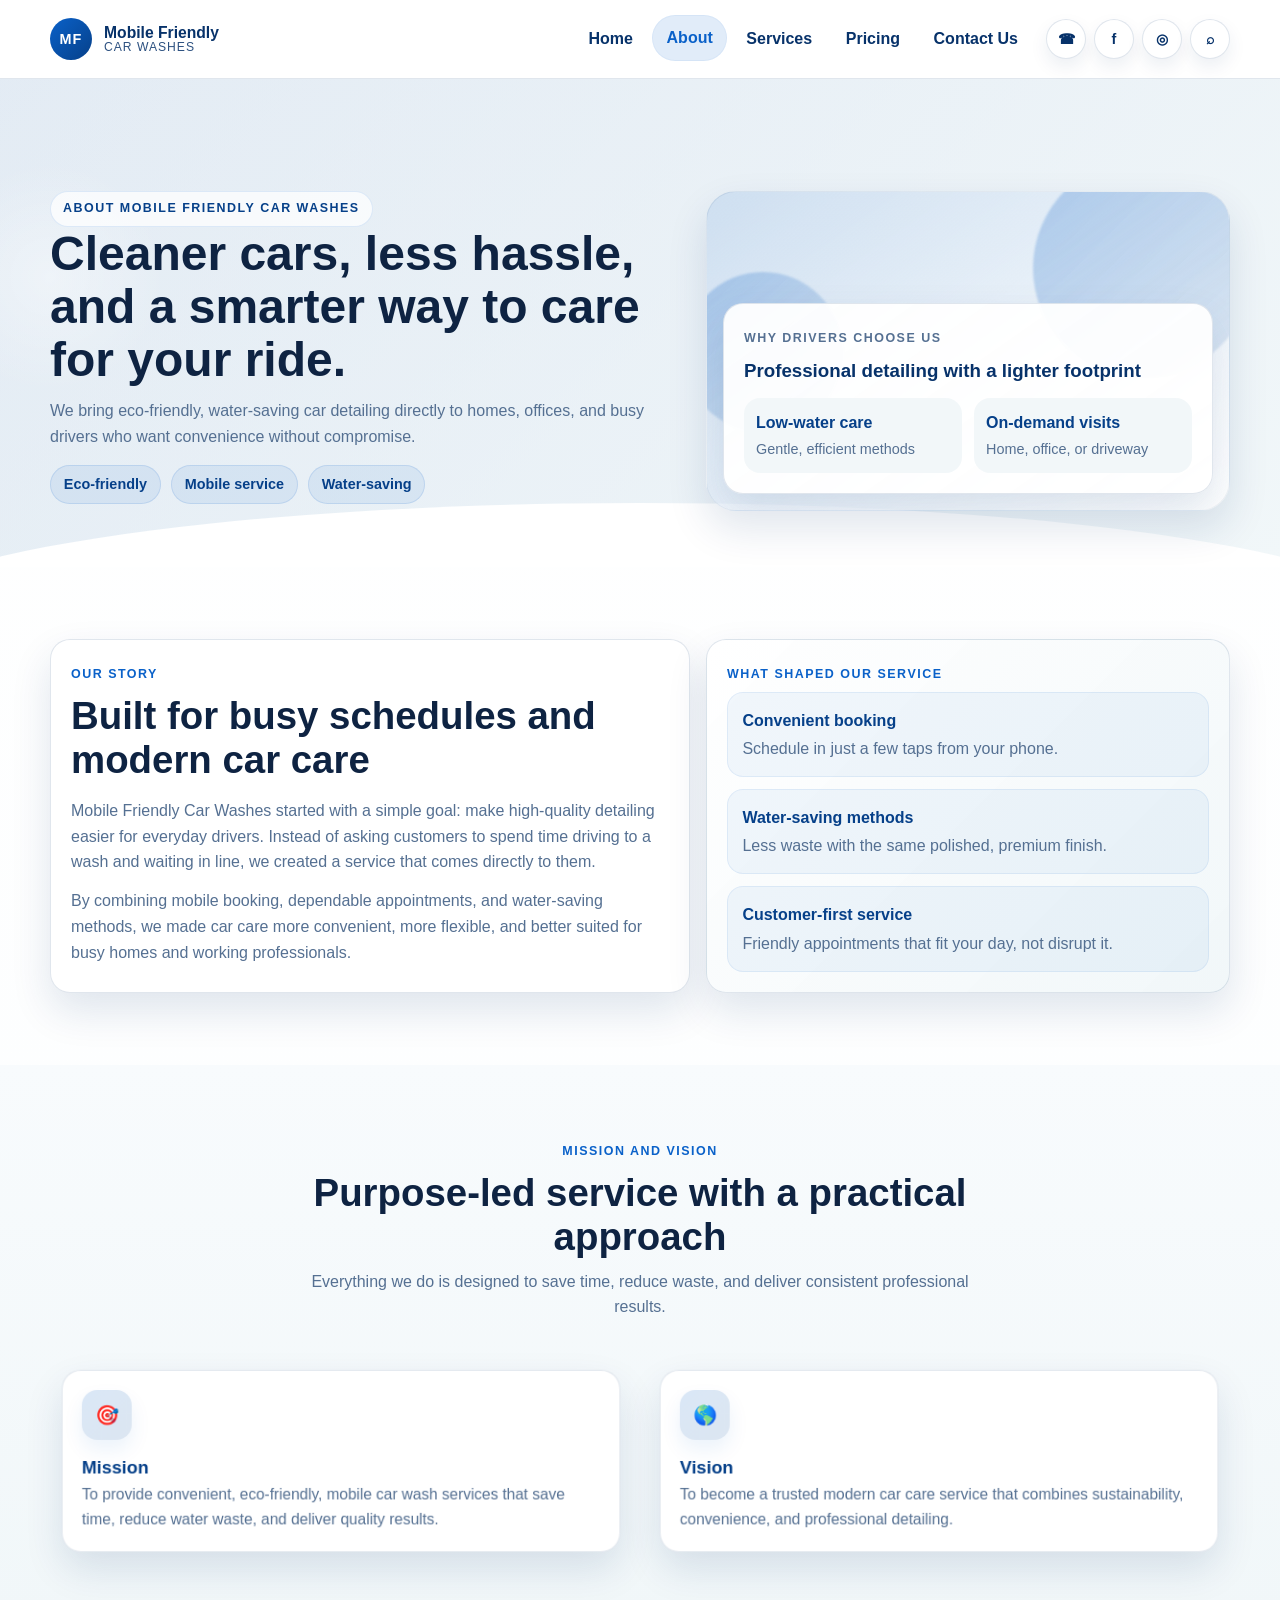
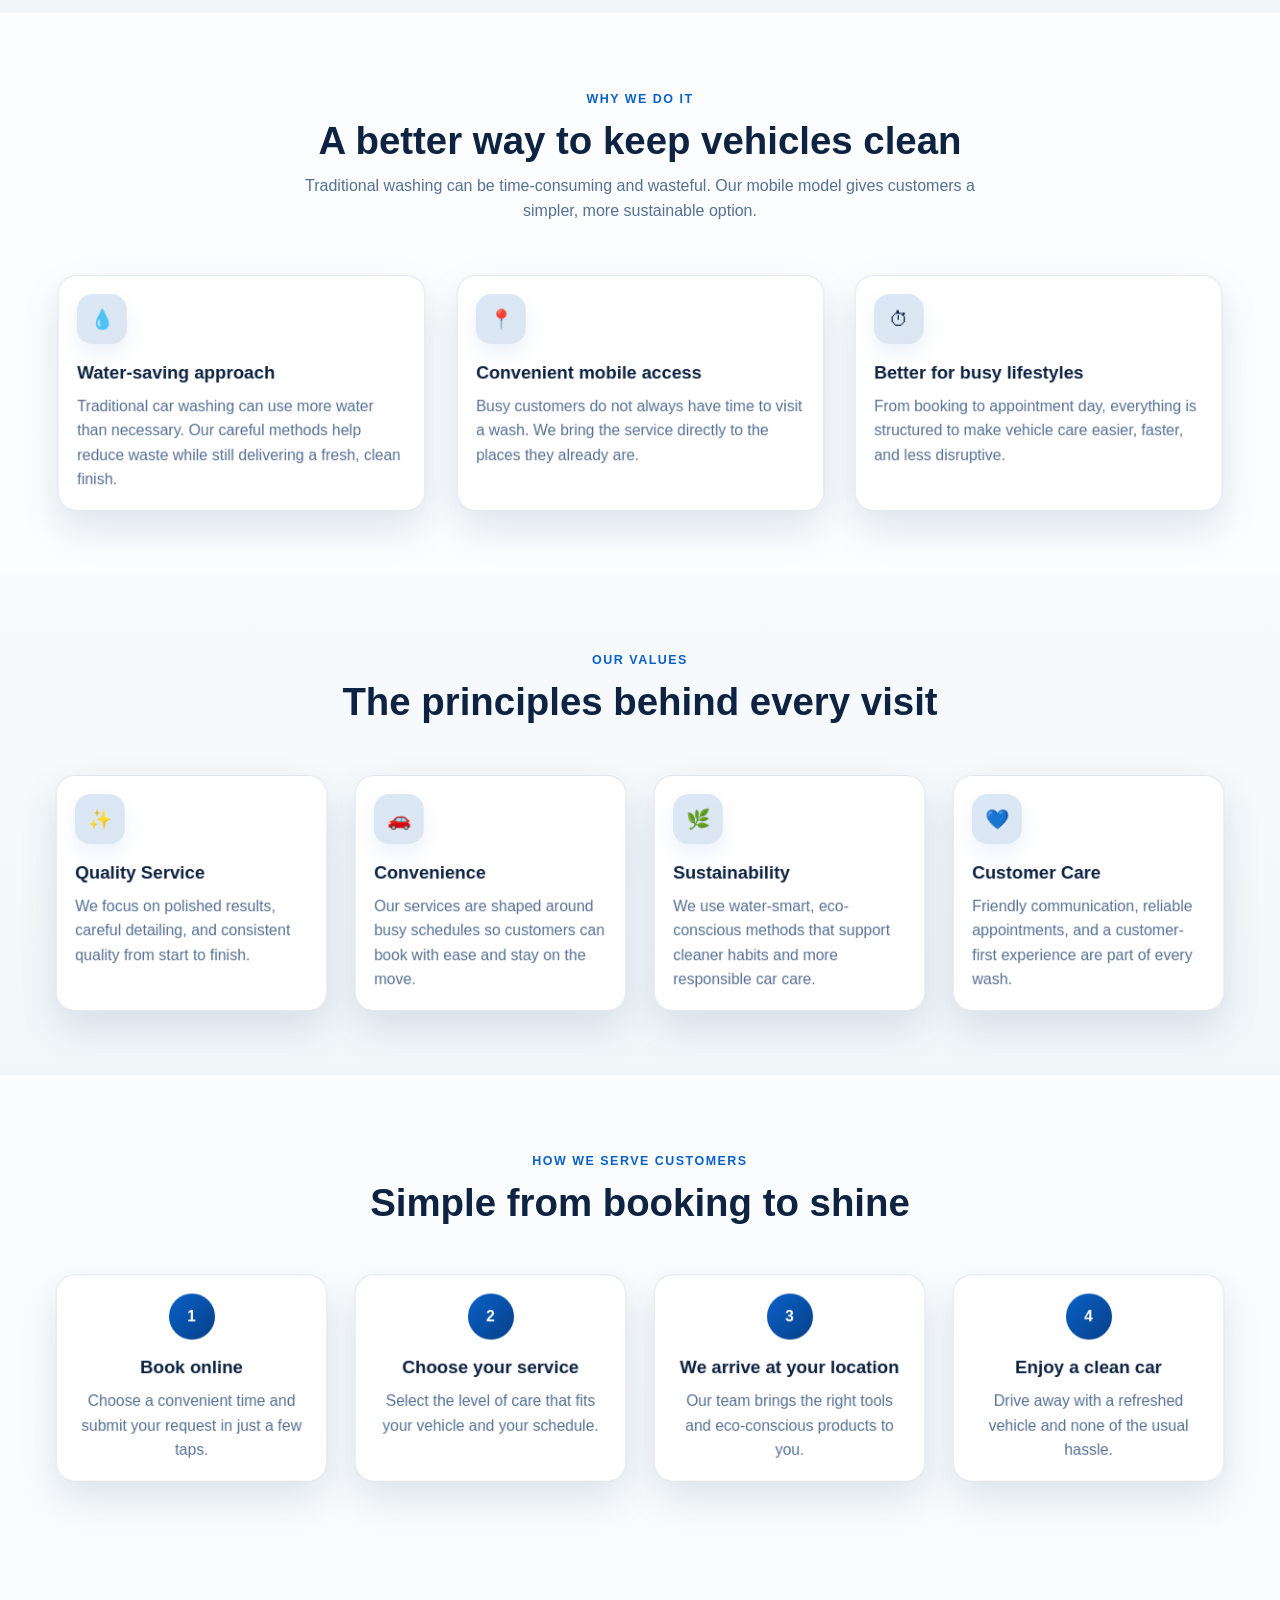
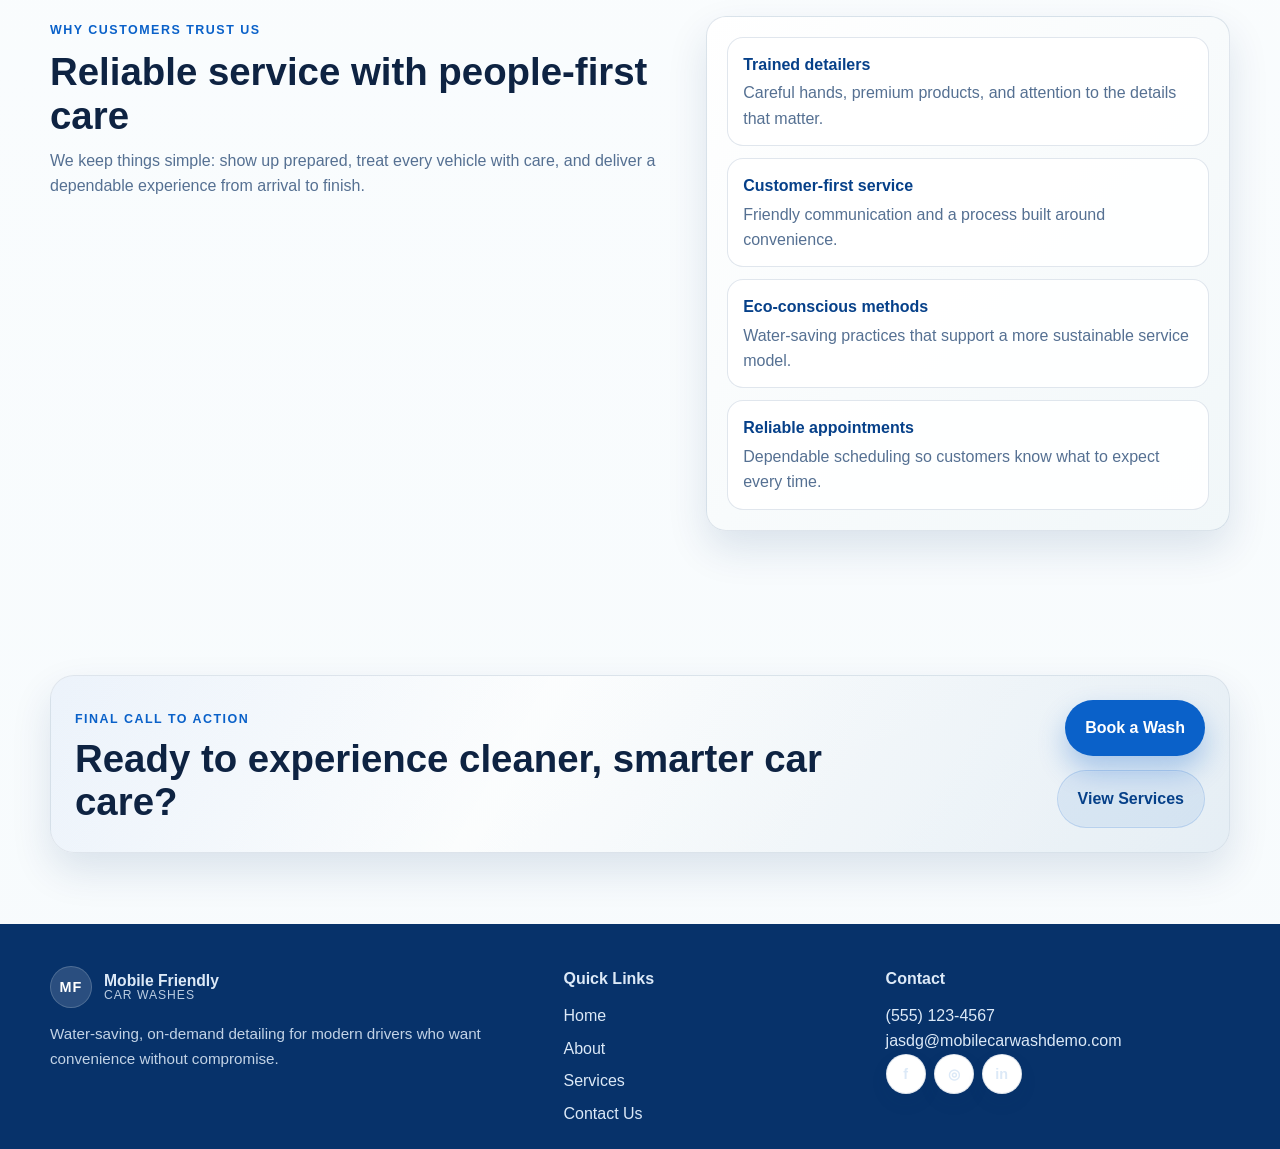
==== about.html @ 4ea5a685 "Initial commit" ====
<!DOCTYPE html>
<html lang="en">
<head>
  <meta charset="UTF-8">
  <meta name="viewport" content="width=device-width, initial-scale=1.0">
  <meta name="description" content="Learn about the story, mission, and eco-friendly process behind Mobile Friendly Car Washes.">
  <title>About Us | Mobile Friendly Car Washes</title>
  <link rel="stylesheet" href="style.css">
</head>
<body class="about-page">
  <header class="site-header" id="siteHeader">
    <div class="container nav">
      <a class="brand" href="index.html" aria-label="Mobile Friendly Car Washes home">
        <span class="brand-mark">MF</span>
        <span class="brand-copy">
          <strong>Mobile Friendly</strong>
          <small>Car Washes</small>
        </span>
      </a>

      <button class="nav-toggle" type="button" aria-expanded="false" aria-controls="siteNav" aria-label="Toggle navigation">
        <span></span>
        <span></span>
        <span></span>
      </button>

      <div class="nav-shell">
        <nav class="nav-links" id="siteNav" aria-label="Main navigation">
          <a href="index.html">Home</a>
          <a class="active" href="about.html">About</a>
          <a href="services.html">Services</a>
          <a href="contact.html">Contact</a>
        </nav>

        <div class="top-icons" aria-label="Contact and social links">
          <a class="icon-link" href="tel:5551234567" aria-label="Call us">☎</a>
          <a class="icon-link" href="#" aria-label="Facebook">f</a>
          <a class="icon-link" href="#" aria-label="Instagram">◎</a>
          <a class="icon-link" href="#" aria-label="Search">⌕</a>
        </div>
      </div>
    </div>
  </header>

  <main>
    <section class="hero about-hero">
      <div class="container about-hero-layout">
        <div class="hero-content">
          <span class="eyebrow">About Mobile Friendly Car Washes</span>
          <h1>Cleaner cars, less hassle, and a smarter way to care for your ride.</h1>
          <p>We bring eco-friendly, water-saving car detailing directly to homes, offices, and busy drivers who want convenience without compromise.</p>

          <div class="about-chip-row" aria-label="About page highlights">
            <span class="chip">Eco-friendly</span>
            <span class="chip">Mobile service</span>
            <span class="chip">Water-saving</span>
          </div>
        </div>

        <div class="about-hero-visual" aria-hidden="true">
          <div class="water-orb water-orb-one"></div>
          <div class="water-orb water-orb-two"></div>

          <div class="hero-note-card">
            <p class="service-label">Why drivers choose us</p>
            <h3>Professional detailing with a lighter footprint</h3>

            <div class="mini-stat-grid">
              <div>
                <strong>Low-water care</strong>
                <span>Gentle, efficient methods</span>
              </div>
              <div>
                <strong>On-demand visits</strong>
                <span>Home, office, or driveway</span>
              </div>
            </div>
          </div>
        </div>
      </div>
    </section>

    <section class="section-block">
      <div class="container story-split">
        <div class="story-panel">
          <div class="section-heading">
            <span class="section-kicker">Our Story</span>
            <h2 class="section-title">Built for busy schedules and modern car care</h2>
          </div>

          <p class="section-text">Mobile Friendly Car Washes started with a simple goal: make high-quality detailing easier for everyday drivers. Instead of asking customers to spend time driving to a wash and waiting in line, we created a service that comes directly to them.</p>
          <p class="section-text">By combining mobile booking, dependable appointments, and water-saving methods, we made car care more convenient, more flexible, and better suited for busy homes and working professionals.</p>
        </div>

        <aside class="story-side-card">
          <p class="service-label">What shaped our service</p>

          <div class="story-highlights">
            <div class="story-highlight">
              <strong>Convenient booking</strong>
              <span>Schedule in just a few taps from your phone.</span>
            </div>
            <div class="story-highlight">
              <strong>Water-saving methods</strong>
              <span>Less waste with the same polished, premium finish.</span>
            </div>
            <div class="story-highlight">
              <strong>Customer-first service</strong>
              <span>Friendly appointments that fit your day, not disrupt it.</span>
            </div>
          </div>
        </aside>
      </div>
    </section>

    <section class="section-block surface-muted">
      <div class="container">
        <div class="section-heading center">
          <span class="section-kicker">Mission and Vision</span>
          <h2 class="section-title">Purpose-led service with a practical approach</h2>
          <p class="section-text">Everything we do is designed to save time, reduce waste, and deliver consistent professional results.</p>
        </div>

        <div class="mission-grid">
          <article class="mission-card">
            <div class="feature-icon">🎯</div>
            <h3>Mission</h3>
            <p>To provide convenient, eco-friendly, mobile car wash services that save time, reduce water waste, and deliver quality results.</p>
          </article>

          <article class="mission-card">
            <div class="feature-icon">🌎</div>
            <h3>Vision</h3>
            <p>To become a trusted modern car care service that combines sustainability, convenience, and professional detailing.</p>
          </article>
        </div>
      </div>
    </section>

    <section class="section-block">
      <div class="container">
        <div class="section-heading center">
          <span class="section-kicker">Why We Do It</span>
          <h2 class="section-title">A better way to keep vehicles clean</h2>
          <p class="section-text">Traditional washing can be time-consuming and wasteful. Our mobile model gives customers a simpler, more sustainable option.</p>
        </div>

        <div class="feature-grid">
          <article class="feature-card">
            <div class="feature-icon">💧</div>
            <h3>Water-saving approach</h3>
            <p>Traditional car washing can use more water than necessary. Our careful methods help reduce waste while still delivering a fresh, clean finish.</p>
          </article>

          <article class="feature-card">
            <div class="feature-icon">📍</div>
            <h3>Convenient mobile access</h3>
            <p>Busy customers do not always have time to visit a wash. We bring the service directly to the places they already are.</p>
          </article>

          <article class="feature-card">
            <div class="feature-icon">⏱</div>
            <h3>Better for busy lifestyles</h3>
            <p>From booking to appointment day, everything is structured to make vehicle care easier, faster, and less disruptive.</p>
          </article>
        </div>
      </div>
    </section>

    <section class="section-block surface-muted">
      <div class="container">
        <div class="section-heading center">
          <span class="section-kicker">Our Values</span>
          <h2 class="section-title">The principles behind every visit</h2>
        </div>

        <div class="value-grid">
          <article class="feature-card">
            <div class="feature-icon">✨</div>
            <h3>Quality Service</h3>
            <p>We focus on polished results, careful detailing, and consistent quality from start to finish.</p>
          </article>

          <article class="feature-card">
            <div class="feature-icon">🚗</div>
            <h3>Convenience</h3>
            <p>Our services are shaped around busy schedules so customers can book with ease and stay on the move.</p>
          </article>

          <article class="feature-card">
            <div class="feature-icon">🌿</div>
            <h3>Sustainability</h3>
            <p>We use water-smart, eco-conscious methods that support cleaner habits and more responsible car care.</p>
          </article>

          <article class="feature-card">
            <div class="feature-icon">💙</div>
            <h3>Customer Care</h3>
            <p>Friendly communication, reliable appointments, and a customer-first experience are part of every wash.</p>
          </article>
        </div>
      </div>
    </section>

    <section class="section-block">
      <div class="container">
        <div class="section-heading center">
          <span class="section-kicker">How We Serve Customers</span>
          <h2 class="section-title">Simple from booking to shine</h2>
        </div>

        <div class="steps-grid">
          <article class="step-card">
            <div class="step-number">1</div>
            <h3>Book online</h3>
            <p>Choose a convenient time and submit your request in just a few taps.</p>
          </article>

          <article class="step-card">
            <div class="step-number">2</div>
            <h3>Choose your service</h3>
            <p>Select the level of care that fits your vehicle and your schedule.</p>
          </article>

          <article class="step-card">
            <div class="step-number">3</div>
            <h3>We arrive at your location</h3>
            <p>Our team brings the right tools and eco-conscious products to you.</p>
          </article>

          <article class="step-card">
            <div class="step-number">4</div>
            <h3>Enjoy a clean car</h3>
            <p>Drive away with a refreshed vehicle and none of the usual hassle.</p>
          </article>
        </div>
      </div>
    </section>

    <section class="section-block">
      <div class="container trust-grid">
        <div class="section-heading">
          <span class="section-kicker">Why customers trust us</span>
          <h2 class="section-title">Reliable service with people-first care</h2>
          <p class="section-text">We keep things simple: show up prepared, treat every vehicle with care, and deliver a dependable experience from arrival to finish.</p>
        </div>

        <div class="trust-panel">
          <ul class="trust-list">
            <li>
              <strong>Trained detailers</strong>
              <span>Careful hands, premium products, and attention to the details that matter.</span>
            </li>
            <li>
              <strong>Customer-first service</strong>
              <span>Friendly communication and a process built around convenience.</span>
            </li>
            <li>
              <strong>Eco-conscious methods</strong>
              <span>Water-saving practices that support a more sustainable service model.</span>
            </li>
            <li>
              <strong>Reliable appointments</strong>
              <span>Dependable scheduling so customers know what to expect every time.</span>
            </li>
          </ul>
        </div>
      </div>
    </section>

    <section class="section-block">
      <div class="container">
        <div class="cta-panel about-cta">
          <div>
            <span class="section-kicker">Final call to action</span>
            <h2>Ready to experience cleaner, smarter car care?</h2>
          </div>

          <div class="button-group">
            <a class="btn btn-primary" href="contact.html">Book a Wash</a>
            <a class="btn btn-secondary btn-secondary-light" href="services.html">View Services</a>
          </div>
        </div>
      </div>
    </section>
  </main>

  <footer class="site-footer">
    <div class="container footer-grid footer-home-grid">
      <div class="footer-brand">
        <a class="brand brand-footer" href="index.html" aria-label="Mobile Friendly Car Washes home">
          <span class="brand-mark">MF</span>
          <span class="brand-copy">
            <strong>Mobile Friendly</strong>
            <small>Car Washes</small>
          </span>
        </a>
        <p class="small-note">Water-saving, on-demand detailing for modern drivers who want convenience without compromise.</p>
      </div>

      <div>
        <h3>Quick Links</h3>
        <ul class="footer-links">
          <li><a href="index.html">Home</a></li>
          <li><a href="about.html">About</a></li>
          <li><a href="services.html">Services</a></li>
          <li><a href="contact.html">Contact</a></li>
        </ul>
      </div>

      <div>
        <h3>Contact</h3>
        <p><a href="tel:5551234567">(555) 123-4567</a></p>
        <p><a href="mailto:jasdg@mobilecarwashdemo.com">jasdg@mobilecarwashdemo.com</a></p>
        <div class="footer-socials" aria-label="Social links">
          <a class="icon-link" href="#" aria-label="Facebook">f</a>
          <a class="icon-link" href="#" aria-label="Instagram">◎</a>
          <a class="icon-link" href="#" aria-label="LinkedIn">in</a>
        </div>
      </div>
    </div>
  </footer>

  <script src="script.js"></script>
</body>
</html>
---- style.css ----
:root {
  --bg: #F1F7F9;
  --soft-blue: #749DC8;
  --primary: #0A61C9;
  --primary-dark: #064089;
  --navy: #07326A;
  --text: #0e2342;
  --muted: #557092;
  --card: #ffffff;
  --border: rgba(7, 50, 106, 0.12);
  --shadow: 0 18px 40px rgba(7, 50, 106, 0.12);
  --radius: 20px;
  --shadow-strong: 0 22px 50px rgba(7, 50, 106, 0.18);
  --glow: rgba(10, 97, 201, 0.18);
  --ease-premium: cubic-bezier(0.22, 1, 0.36, 1);
  --duration-fast: 180ms;
  --duration-base: 360ms;
  --duration-slow: 720ms;
  --reveal-distance: 22px;
}

* {
  box-sizing: border-box;
  margin: 0;
  padding: 0;
}

html {
  scroll-behavior: smooth;
}

body {
  font-family: "Segoe UI", Arial, Helvetica, sans-serif;
  line-height: 1.6;
  color: var(--text);
  background: #ffffff;
  overflow-x: hidden;
}

a {
  color: inherit;
  text-decoration: none;
  transition:
    color var(--duration-base) var(--ease-premium),
    background-color var(--duration-base) var(--ease-premium),
    transform var(--duration-fast) ease,
    border-color var(--duration-base) var(--ease-premium),
    box-shadow var(--duration-base) var(--ease-premium);
}

img {
  max-width: 100%;
  display: block;
}

button,
input,
textarea {
  font: inherit;
}

button {
  border: 0;
  cursor: pointer;
}

.container {
  width: min(100% - 1.5rem, 1180px);
  margin: 0 auto;
}

main {
  overflow: hidden;
}

section {
  scroll-margin-top: 90px;
}

.load-in,
.reveal {
  opacity: 0;
  transform: translateY(var(--reveal-distance)) scale(0.985);
  transition:
    opacity var(--duration-slow) var(--ease-premium),
    transform var(--duration-slow) var(--ease-premium);
  transition-delay: var(--delay, 0ms);
  will-change: transform, opacity;
}

body.is-loaded .load-in,
.reveal.is-visible {
  opacity: 1;
  transform: translateY(0) scale(1);
}

.reveal[data-reveal="scale"] {
  transform: translateY(14px) scale(0.96);
}

@keyframes floatOrb {
  0%,
  100% {
    transform: translate3d(0, 0, 0) scale(1);
  }
  50% {
    transform: translate3d(0, -12px, 0) scale(1.03);
  }
}

@keyframes softPulse {
  0%,
  100% {
    box-shadow: 0 10px 24px rgba(255, 255, 255, 0.06);
  }
  50% {
    box-shadow: 0 16px 30px rgba(255, 255, 255, 0.12);
  }
}

@keyframes shimmerShift {
  0% {
    transform: translateX(-12%) scale(1);
    opacity: 0.12;
  }
  50% {
    transform: translateX(8%) scale(1.04);
    opacity: 0.22;
  }
  100% {
    transform: translateX(-12%) scale(1);
    opacity: 0.12;
  }
}

@keyframes heroWipeOut {
  from {
    opacity: 1;
    transform: translateY(0);
    clip-path: inset(0 0 0 0);
  }
  to {
    opacity: 0;
    transform: translateY(-6px);
    clip-path: inset(0 0 100% 0);
  }
}

@keyframes heroWipeIn {
  from {
    opacity: 0;
    transform: translateY(8px);
    clip-path: inset(100% 0 0 0);
  }
  to {
    opacity: 1;
    transform: translateY(0);
    clip-path: inset(0 0 0 0);
  }
}

.site-header {
  position: sticky;
  top: 0;
  z-index: 1000;
  background: rgba(255, 255, 255, 0.96);
  border-bottom: 1px solid var(--border);
  backdrop-filter: blur(12px);
  box-shadow: 0 0 0 rgba(0, 0, 0, 0);
  transition:
    background-color var(--duration-base) var(--ease-premium),
    border-color var(--duration-base) var(--ease-premium),
    box-shadow var(--duration-base) var(--ease-premium),
    transform var(--duration-base) var(--ease-premium);
}

.home-page .site-header {
  position: fixed;
  top: 0;
  left: 0;
  width: 100%;
  background: transparent;
  border-bottom: 1px solid transparent;
}

.home-page .site-header.is-scrolled,
.home-page .site-header.menu-open {
  background: rgba(7, 50, 106, 0.95);
  border-bottom-color: rgba(255, 255, 255, 0.08);
  box-shadow: 0 12px 30px rgba(4, 20, 46, 0.28);
}

.nav {
  display: flex;
  align-items: center;
  justify-content: space-between;
  gap: 1rem;
  padding: 1rem 0;
}

.brand {
  display: inline-flex;
  align-items: center;
  gap: 0.75rem;
  color: var(--navy);
}

.home-page .site-header:not(.is-scrolled):not(.menu-open) .brand {
  color: #ffffff;
}

.brand-mark {
  width: 42px;
  height: 42px;
  border-radius: 50%;
  display: grid;
  place-items: center;
  background: linear-gradient(135deg, var(--primary), var(--primary-dark));
  color: #ffffff;
  font-size: 0.9rem;
  font-weight: 800;
  letter-spacing: 0.08em;
}

.home-page .site-header:not(.is-scrolled):not(.menu-open) .brand-mark {
  background: rgba(255, 255, 255, 0.16);
  border: 1px solid rgba(255, 255, 255, 0.2);
}

.brand-copy {
  display: grid;
  line-height: 1.1;
}

.brand-copy strong {
  font-size: 0.98rem;
}

.brand-copy small {
  font-size: 0.76rem;
  letter-spacing: 0.08em;
  text-transform: uppercase;
  opacity: 0.85;
}

.nav-shell {
  display: flex;
  align-items: center;
  gap: 0.85rem;
}

.nav-links {
  display: flex;
  align-items: center;
  gap: 0.3rem;
}

.nav-links a {
  position: relative;
  overflow: hidden;
  padding: 0.65rem 0.9rem;
  border-radius: 999px;
  font-weight: 600;
  color: var(--navy);
}

.home-page .site-header:not(.is-scrolled):not(.menu-open) .nav-links a {
  color: rgba(255, 255, 255, 0.94);
}

.nav-links a:hover,
.nav-links a:focus,
.nav-links a.active {
  background: rgba(10, 97, 201, 0.12);
  color: var(--primary);
}

.home-page .site-header:not(.is-scrolled):not(.menu-open) .nav-links a:hover,
.home-page .site-header:not(.is-scrolled):not(.menu-open) .nav-links a:focus,
.home-page .site-header:not(.is-scrolled):not(.menu-open) .nav-links a.active {
  background: rgba(255, 255, 255, 0.16);
  color: #ffffff;
}

.brand,
.nav-links a,
.icon-link,
.nav-toggle,
.nav-toggle span {
  transition:
    color var(--duration-base) var(--ease-premium),
    background-color var(--duration-base) var(--ease-premium),
    border-color var(--duration-base) var(--ease-premium),
    box-shadow var(--duration-base) var(--ease-premium),
    transform var(--duration-fast) ease,
    opacity var(--duration-base) var(--ease-premium);
}

.nav-links a:hover,
.nav-links a:focus,
.nav-links a.active {
  transform: translateY(-1px);
  box-shadow: inset 0 0 0 1px rgba(10, 97, 201, 0.05);
}

.top-icons,
.footer-socials,
.social-links {
  display: flex;
  flex-wrap: wrap;
  gap: 0.5rem;
}

.icon-link {
  position: relative;
  overflow: hidden;
  width: 40px;
  height: 40px;
  border-radius: 50%;
  display: inline-grid;
  place-items: center;
  border: 1px solid var(--border);
  background: #ffffff;
  color: var(--navy);
  font-size: 0.9rem;
  font-weight: 700;
  box-shadow: 0 8px 18px rgba(7, 50, 106, 0.08);
}

.icon-link::after {
  content: "";
  position: absolute;
  inset: -30%;
  background: radial-gradient(circle, rgba(255, 255, 255, 0.32) 0%, transparent 58%);
  opacity: 0;
  transform: scale(0.7);
  transition: opacity var(--duration-base) var(--ease-premium), transform var(--duration-base) var(--ease-premium);
  pointer-events: none;
}

.icon-link:hover,
.icon-link:focus {
  transform: translateY(-2px) scale(1.04) rotate(-3deg);
  background: var(--primary);
  color: #ffffff;
  border-color: var(--primary);
}

.icon-link:hover::after,
.icon-link:focus::after {
  opacity: 1;
  transform: scale(1);
}

.home-page .site-header:not(.is-scrolled):not(.menu-open) .icon-link {
  background: rgba(255, 255, 255, 0.12);
  border-color: rgba(255, 255, 255, 0.18);
  color: #ffffff;
}

.nav-toggle {
  display: none;
  width: 46px;
  height: 46px;
  border-radius: 12px;
  border: 1px solid var(--border);
  background: rgba(255, 255, 255, 0.95);
  color: var(--navy);
  align-items: center;
  justify-content: center;
  flex-direction: column;
  gap: 4px;
  cursor: pointer;
  box-shadow: 0 10px 22px rgba(7, 50, 106, 0.08);
}

.home-page .site-header:not(.is-scrolled):not(.menu-open) .nav-toggle {
  background: rgba(255, 255, 255, 0.12);
  border-color: rgba(255, 255, 255, 0.2);
  color: #ffffff;
}

.nav-toggle span {
  display: block;
  width: 18px;
  height: 2px;
  border-radius: 2px;
  background: currentColor;
  transform-origin: center;
}

.site-header.menu-open .nav-toggle span:nth-child(1) {
  transform: translateY(6px) rotate(45deg);
}

.site-header.menu-open .nav-toggle span:nth-child(2) {
  opacity: 0;
}

.site-header.menu-open .nav-toggle span:nth-child(3) {
  transform: translateY(-6px) rotate(-45deg);
}

.hero {
  padding: 7rem 0 3.5rem;
}

.hero:not(.home-hero) {
  background: linear-gradient(135deg, rgba(116, 157, 200, 0.2), rgba(241, 247, 249, 1));
}

.hero h1 {
  font-size: clamp(2rem, 4vw, 3rem);
  line-height: 1.1;
  margin-bottom: 0.75rem;
}

.hero p {
  color: var(--muted);
  max-width: 620px;
}

.home-hero {
  min-height: 100vh;
  display: flex;
  align-items: center;
  position: relative;
  overflow: hidden;
  isolation: isolate;
  background:
    linear-gradient(110deg, rgba(7, 50, 106, 0.9) 0%, rgba(6, 64, 137, 0.78) 48%, rgba(10, 97, 201, 0.42) 100%),
    url("Images/Hero.png") center/cover no-repeat;
  color: #ffffff;
  padding: 8.5rem 0 4rem;
}

.home-hero::before,
.home-hero::after {
  content: "";
  position: absolute;
  border-radius: 50%;
  pointer-events: none;
  z-index: 0;
  filter: blur(2px);
  opacity: 0.45;
  animation: floatOrb 16s ease-in-out infinite;
}

.home-hero::before {
  width: 280px;
  height: 280px;
  top: 14%;
  right: -60px;
  background: radial-gradient(circle, rgba(255, 255, 255, 0.18) 0%, rgba(255, 255, 255, 0) 68%);
}

.home-hero::after {
  width: 190px;
  height: 190px;
  bottom: 10%;
  left: -40px;
  background: radial-gradient(circle, rgba(116, 157, 200, 0.32) 0%, rgba(116, 157, 200, 0) 70%);
  animation-delay: 1.2s;
}

.hero-layout {
  position: relative;
  z-index: 1;
  display: flex;
  align-items: center;
  min-height: 72vh;
}

.hero-content {
  position: relative;
  z-index: 1;
  max-width: 640px;
}

.eyebrow,
.section-kicker,
.service-label {
  display: inline-flex;
  align-items: center;
  gap: 0.4rem;
  font-size: 0.78rem;
  letter-spacing: 0.12em;
  text-transform: uppercase;
  font-weight: 700;
}

.eyebrow {
  padding: 0.45rem 0.75rem;
  border-radius: 999px;
  border: 1px solid rgba(255, 255, 255, 0.2);
  background: rgba(255, 255, 255, 0.12);
}

.home-hero h1 {
  font-size: clamp(2.55rem, 5vw, 4.5rem);
  line-height: 1.02;
  margin: 0.85rem 0 1rem;
  letter-spacing: -0.03em;
}

.hero-title-static,
.hero-wipe {
  display: block;
}

.hero-wipe {
  min-height: 1.08em;
  will-change: transform, opacity, clip-path;
}

.hero-wipe.is-wiping-out {
  animation: heroWipeOut 420ms var(--ease-premium) forwards;
}

.hero-wipe.is-wiping-in {
  animation: heroWipeIn 520ms var(--ease-premium) forwards;
}

.home-hero p {
  font-size: 1.06rem;
  color: rgba(241, 247, 249, 0.92);
  margin-bottom: 1.4rem;
}

.button-group {
  display: flex;
  flex-wrap: wrap;
  gap: 0.85rem;
}

.btn {
  position: relative;
  overflow: hidden;
  isolation: isolate;
  display: inline-flex;
  align-items: center;
  justify-content: center;
  padding: 0.95rem 1.25rem;
  border-radius: 999px;
  font-weight: 700;
  min-height: 48px;
  transition:
    transform var(--duration-fast) ease,
    box-shadow var(--duration-base) var(--ease-premium),
    background-color var(--duration-base) var(--ease-premium),
    border-color var(--duration-base) var(--ease-premium),
    filter var(--duration-base) var(--ease-premium);
}

.btn::after {
  content: "";
  position: absolute;
  inset: -35%;
  background: radial-gradient(circle, rgba(255, 255, 255, 0.32) 0%, transparent 58%);
  opacity: 0;
  transform: scale(0.75);
  transition: opacity var(--duration-base) var(--ease-premium), transform var(--duration-base) var(--ease-premium);
  pointer-events: none;
}

.btn:hover,
.btn:focus-visible {
  transform: translateY(-2px);
}

.btn:hover::after,
.btn:focus-visible::after {
  opacity: 1;
  transform: scale(1);
}

.btn:active {
  transform: translateY(1px) scale(0.98);
}

.btn-primary {
  background: var(--primary);
  color: #ffffff;
  box-shadow: 0 14px 28px rgba(10, 97, 201, 0.3);
}

.btn-primary:hover,
.btn-primary:focus-visible {
  background: var(--primary-dark);
  box-shadow: 0 18px 34px rgba(10, 97, 201, 0.34);
}

.btn-secondary {
  background: rgba(255, 255, 255, 0.12);
  border: 1px solid rgba(255, 255, 255, 0.3);
  color: #ffffff;
  box-shadow: inset 0 0 0 1px rgba(255, 255, 255, 0.06);
}

.btn-secondary:hover,
.btn-secondary:focus-visible {
  background: rgba(255, 255, 255, 0.2);
  box-shadow: 0 14px 26px rgba(7, 50, 106, 0.16);
}

.hero-stats {
  display: grid;
  grid-template-columns: repeat(3, minmax(0, 1fr));
  gap: 0.85rem;
  margin-top: 1.7rem;
}

.hero-stats div {
  position: relative;
  overflow: hidden;
  padding: 0.95rem 1rem;
  border-radius: 16px;
  background: rgba(255, 255, 255, 0.1);
  border: 1px solid rgba(255, 255, 255, 0.12);
  backdrop-filter: blur(8px);
  transition:
    transform var(--duration-base) var(--ease-premium),
    box-shadow var(--duration-base) var(--ease-premium),
    background-color var(--duration-base) var(--ease-premium);
  animation: softPulse 6.5s ease-in-out infinite;
}

.hero-stats div::before {
  content: "";
  position: absolute;
  inset: 0;
  background: linear-gradient(135deg, rgba(255, 255, 255, 0.18), transparent 60%);
  opacity: 0;
  transition: opacity var(--duration-base) var(--ease-premium);
}

.hero-stats div:hover {
  transform: translateY(-4px);
  background: rgba(255, 255, 255, 0.16);
}

.hero-stats div:hover::before {
  opacity: 1;
}

.hero-stats div:nth-child(2) {
  animation-delay: 0.8s;
}

.hero-stats div:nth-child(3) {
  animation-delay: 1.6s;
}

.hero-stats strong {
  display: block;
  margin-bottom: 0.25rem;
}

.hero-stats span {
  color: rgba(241, 247, 249, 0.82);
  font-size: 0.9rem;
}

.section-block {
  padding: 4.5rem 0;
}

.surface-muted {
  background: linear-gradient(180deg, #f8fbfd 0%, var(--bg) 100%);
}

.surface-dark {
  background: linear-gradient(135deg, var(--navy), var(--primary-dark));
}

.section-heading {
  max-width: 700px;
  margin-bottom: 2rem;
}

.section-heading.center {
  text-align: center;
  margin-left: auto;
  margin-right: auto;
}

.section-kicker,
.service-label {
  color: var(--primary);
  margin-bottom: 0.55rem;
}

.section-title {
  font-size: clamp(1.75rem, 3vw, 2.5rem);
  line-height: 1.15;
  margin-bottom: 0.6rem;
}

.section-text {
  color: var(--muted);
}

.feature-grid,
.service-preview-grid,
.steps-grid,
.cards,
.service-grid,
.team-grid,
.contact-grid,
.info-grid,
.footer-grid {
  display: grid;
  gap: 1rem;
}

.feature-card,
.service-preview-card,
.step-card,
.card,
.service-card,
.team-card,
.contact-card,
.map-placeholder,
.testimonial {
  background: var(--card);
  border: 1px solid var(--border);
  border-radius: var(--radius);
  padding: 1.2rem;
  box-shadow: var(--shadow);
}

.feature-card,
.service-preview-card,
.step-card,
.mission-card,
.contact-card,
.story-side-card,
.trust-panel,
.service-card-detailed,
.hero-note-card,
.services-hero-card {
  position: relative;
  overflow: hidden;
  transition:
    transform var(--duration-base) var(--ease-premium),
    box-shadow var(--duration-base) var(--ease-premium),
    border-color var(--duration-base) var(--ease-premium),
    background-color var(--duration-base) var(--ease-premium);
}

.feature-card::before,
.service-preview-card::before,
.step-card::before,
.mission-card::before,
.contact-card::before,
.story-side-card::before,
.trust-panel::before,
.service-card-detailed::before,
.hero-note-card::before,
.services-hero-card::before {
  content: "";
  position: absolute;
  inset: 0;
  background: linear-gradient(135deg, rgba(10, 97, 201, 0.08), transparent 55%);
  opacity: 0;
  transition: opacity var(--duration-base) var(--ease-premium);
  pointer-events: none;
}

.feature-card:hover,
.service-preview-card:hover,
.step-card:hover,
.mission-card:hover,
.contact-card:hover,
.story-side-card:hover,
.trust-panel:hover,
.service-card-detailed:hover,
.hero-note-card:hover,
.services-hero-card:hover {
  transform: translateY(-6px);
  box-shadow: var(--shadow-strong);
  border-color: rgba(10, 97, 201, 0.22);
}

.feature-card:hover::before,
.service-preview-card:hover::before,
.step-card:hover::before,
.mission-card:hover::before,
.contact-card:hover::before,
.story-side-card:hover::before,
.trust-panel:hover::before,
.service-card-detailed:hover::before,
.hero-note-card:hover::before,
.services-hero-card:hover::before {
  opacity: 1;
}

.feature-grid,
.service-preview-grid {
  grid-template-columns: repeat(auto-fit, minmax(220px, 1fr));
}

.feature-icon {
  width: 52px;
  height: 52px;
  border-radius: 16px;
  display: grid;
  place-items: center;
  margin-bottom: 0.9rem;
  background: linear-gradient(135deg, rgba(10, 97, 201, 0.15), rgba(116, 157, 200, 0.25));
  font-size: 1.25rem;
  box-shadow: 0 10px 20px rgba(10, 97, 201, 0.08);
  transition:
    transform var(--duration-base) var(--ease-premium),
    box-shadow var(--duration-base) var(--ease-premium),
    filter var(--duration-base) var(--ease-premium);
}

.feature-card:hover .feature-icon,
.mission-card:hover .feature-icon {
  transform: translateY(-2px) scale(1.06);
  box-shadow: 0 12px 24px rgba(10, 97, 201, 0.16);
}

.feature-card h3,
.service-preview-card h3,
.step-card h3,
.card h3,
.service-card h3,
.team-card h3,
.contact-card h3 {
  margin-bottom: 0.45rem;
}

.feature-card p,
.service-preview-card p,
.step-card p,
.card p,
.service-card p,
.team-card p,
.contact-card p,
.testimonial p,
li {
  color: var(--muted);
}

.service-label {
  margin-bottom: 0.45rem;
}

.service-price {
  margin-top: 1rem;
  font-size: 1.1rem;
  font-weight: 800;
  color: var(--primary-dark);
}

.service-preview-card.featured {
  background: linear-gradient(135deg, var(--navy), var(--primary-dark));
  color: #ffffff;
}

.service-preview-card.featured p,
.service-preview-card.featured .service-label,
.service-preview-card.featured .service-price {
  color: rgba(255, 255, 255, 0.92);
}

.steps-grid {
  grid-template-columns: repeat(auto-fit, minmax(220px, 1fr));
}

.step-card {
  text-align: center;
}

.step-number {
  width: 48px;
  height: 48px;
  border-radius: 50%;
  margin: 0 auto 0.85rem;
  display: grid;
  place-items: center;
  background: linear-gradient(135deg, var(--primary), var(--primary-dark));
  color: #ffffff;
  font-weight: 800;
  transition: transform var(--duration-base) var(--ease-premium), box-shadow var(--duration-base) var(--ease-premium);
}

.step-card:hover .step-number {
  transform: translateY(-2px) scale(1.06);
  box-shadow: 0 12px 24px rgba(10, 97, 201, 0.2);
}

.testimonial-panel {
  position: relative;
  overflow: hidden;
  max-width: 760px;
  margin: 0 auto;
  padding: 1.8rem;
  border-radius: 24px;
  color: #ffffff;
  background: rgba(255, 255, 255, 0.08);
  border: 1px solid rgba(255, 255, 255, 0.12);
  box-shadow: 0 20px 44px rgba(2, 15, 36, 0.18);
  transition:
    transform var(--duration-base) var(--ease-premium),
    box-shadow var(--duration-base) var(--ease-premium),
    border-color var(--duration-base) var(--ease-premium);
}

.testimonial-panel::before {
  content: "";
  position: absolute;
  inset: -20% 30% auto -10%;
  height: 120px;
  background: radial-gradient(circle, rgba(255, 215, 106, 0.18) 0%, rgba(255, 215, 106, 0) 70%);
  pointer-events: none;
  animation: shimmerShift 7s linear infinite;
}

.testimonial-panel:hover {
  transform: translateY(-4px);
  box-shadow: 0 24px 48px rgba(2, 15, 36, 0.22);
  border-color: rgba(255, 255, 255, 0.18);
}

.testimonial-panel p {
  color: rgba(241, 247, 249, 0.92);
  font-size: 1.05rem;
  margin-bottom: 0.75rem;
}

.stars {
  color: #ffd76a;
  letter-spacing: 0.18rem;
  margin-bottom: 0.8rem;
  text-shadow: 0 0 14px rgba(255, 215, 106, 0.24);
}

.cta-panel {
  position: relative;
  overflow: hidden;
  display: flex;
  align-items: center;
  justify-content: space-between;
  gap: 1rem;
  padding: 1.5rem;
  border-radius: 24px;
  background: linear-gradient(135deg, #ffffff, var(--bg));
  background-size: 140% 140%;
  border: 1px solid var(--border);
  box-shadow: var(--shadow);
  transition:
    transform var(--duration-base) var(--ease-premium),
    box-shadow var(--duration-base) var(--ease-premium),
    border-color var(--duration-base) var(--ease-premium),
    background-position var(--duration-slow) var(--ease-premium);
}

.cta-panel::before {
  content: "";
  position: absolute;
  inset: 0;
  background: linear-gradient(120deg, rgba(10, 97, 201, 0.08), transparent 40%, rgba(116, 157, 200, 0.12));
  pointer-events: none;
  animation: shimmerShift 8s linear infinite;
}

.cta-panel:hover {
  transform: translateY(-4px);
  box-shadow: var(--shadow-strong);
  border-color: rgba(10, 97, 201, 0.18);
  background-position: 100% 50%;
}

.cta-panel > * {
  position: relative;
  z-index: 1;
}

.cta-panel h2 {
  font-size: clamp(1.7rem, 3vw, 2.4rem);
  line-height: 1.1;
}

.highlight {
  background: linear-gradient(135deg, rgba(116, 157, 200, 0.16), rgba(241, 247, 249, 0.95));
  border-radius: 22px;
  padding: 1.25rem;
  border: 1px solid var(--border);
}

.highlight strong {
  color: var(--primary-dark);
}

.list {
  list-style: none;
  display: grid;
  gap: 0.75rem;
}

.list li {
  background: rgba(255, 255, 255, 0.7);
  border-radius: 12px;
  padding: 0.8rem;
  border: 1px solid var(--border);
}

.about-page {
  background: linear-gradient(180deg, #ffffff 0%, #f7fbfd 100%);
}

.about-hero {
  position: relative;
  overflow: hidden;
  isolation: isolate;
  background:
    radial-gradient(circle at top left, rgba(116, 157, 200, 0.28), transparent 0 38%),
    linear-gradient(135deg, rgba(241, 247, 249, 1) 0%, rgba(116, 157, 200, 0.18) 100%);
}

.about-hero::before {
  content: "";
  position: absolute;
  width: 240px;
  height: 240px;
  top: 16%;
  left: -70px;
  border-radius: 50%;
  background: radial-gradient(circle, rgba(255, 255, 255, 0.38) 0%, rgba(255, 255, 255, 0) 68%);
  animation: floatOrb 15s ease-in-out infinite;
}

.about-hero::after {
  content: "";
  position: absolute;
  left: -10%;
  right: -10%;
  bottom: -56px;
  height: 120px;
  background: #ffffff;
  border-radius: 50% 50% 0 0 / 100% 100% 0 0;
}

.about-hero .container {
  position: relative;
  z-index: 1;
}

.about-hero .eyebrow {
  color: var(--primary-dark);
  background: rgba(255, 255, 255, 0.72);
  border-color: rgba(10, 97, 201, 0.12);
}

.about-hero-layout,
.story-split,
.trust-grid,
.mission-grid,
.value-grid {
  display: grid;
  gap: 1rem;
}

.about-chip-row {
  display: flex;
  flex-wrap: wrap;
  gap: 0.65rem;
  margin-top: 1rem;
}

.chip {
  display: inline-flex;
  align-items: center;
  padding: 0.45rem 0.8rem;
  border-radius: 999px;
  background: rgba(10, 97, 201, 0.08);
  color: var(--primary-dark);
  border: 1px solid rgba(10, 97, 201, 0.12);
  font-size: 0.9rem;
  font-weight: 700;
}

.about-hero-visual {
  position: relative;
  min-height: 320px;
  border-radius: 30px;
  overflow: hidden;
  border: 1px solid rgba(7, 50, 106, 0.08);
  background: linear-gradient(145deg, rgba(10, 97, 201, 0.12), rgba(255, 255, 255, 0.96));
  box-shadow: var(--shadow);
}

.water-orb {
  position: absolute;
  border-radius: 50%;
  background: linear-gradient(135deg, rgba(10, 97, 201, 0.25), rgba(116, 157, 200, 0.2));
  filter: blur(1px);
  animation: floatOrb 14s ease-in-out infinite;
}

.water-orb-two {
  animation-delay: 1.1s;
}

.water-orb-one {
  width: 220px;
  height: 220px;
  top: -34px;
  right: -24px;
}

.water-orb-two {
  width: 160px;
  height: 160px;
  bottom: 78px;
  left: -24px;
}

.hero-note-card,
.story-panel,
.story-side-card,
.mission-card,
.trust-panel {
  background: var(--card);
  border: 1px solid var(--border);
  border-radius: var(--radius);
  padding: 1.25rem;
  box-shadow: var(--shadow);
}

.hero-note-card {
  position: absolute;
  left: 1rem;
  right: 1rem;
  bottom: 1rem;
  background: rgba(255, 255, 255, 0.94);
}

.hero-note-card h3 {
  color: var(--navy);
  margin-bottom: 0.75rem;
}

.mini-stat-grid {
  display: grid;
  grid-template-columns: repeat(2, minmax(0, 1fr));
  gap: 0.75rem;
}

.mini-stat-grid div {
  background: rgba(241, 247, 249, 0.92);
  border-radius: 16px;
  padding: 0.75rem;
  transition: transform var(--duration-base) var(--ease-premium), box-shadow var(--duration-base) var(--ease-premium);
}

.hero-note-card:hover .mini-stat-grid div,
.services-hero-card:hover .mini-stat-grid div {
  transform: translateY(-2px);
  box-shadow: 0 12px 22px rgba(7, 50, 106, 0.08);
}

.mini-stat-grid strong {
  display: block;
  color: var(--primary-dark);
}

.mini-stat-grid span {
  color: var(--muted);
  font-size: 0.9rem;
}

.story-panel .section-heading {
  margin-bottom: 1rem;
}

.story-panel .section-text + .section-text {
  margin-top: 0.85rem;
}

.story-side-card {
  background: linear-gradient(135deg, rgba(255, 255, 255, 0.96), rgba(241, 247, 249, 0.98));
}

.story-highlights {
  display: grid;
  gap: 0.75rem;
}

.story-highlight {
  padding: 0.9rem;
  border-radius: 16px;
  background: rgba(10, 97, 201, 0.05);
  border: 1px solid rgba(10, 97, 201, 0.08);
}

.story-highlight strong,
.trust-list strong {
  display: block;
  color: var(--primary-dark);
  margin-bottom: 0.2rem;
}

.story-highlight span,
.trust-list span,
.mission-card p {
  color: var(--muted);
}

.mission-grid {
  grid-template-columns: repeat(auto-fit, minmax(240px, 1fr));
}

.mission-card h3 {
  color: var(--primary-dark);
}

.value-grid {
  grid-template-columns: repeat(auto-fit, minmax(220px, 1fr));
}

.trust-panel {
  background: linear-gradient(135deg, #ffffff, var(--bg));
}

.trust-list {
  list-style: none;
  display: grid;
  gap: 0.75rem;
}

.trust-list li {
  background: rgba(255, 255, 255, 0.88);
  border: 1px solid var(--border);
  border-radius: 16px;
  padding: 0.85rem 0.95rem;
}

.btn-secondary-light {
  background: rgba(10, 97, 201, 0.08);
  border: 1px solid rgba(10, 97, 201, 0.15);
  color: var(--primary-dark);
}

.btn-secondary-light:hover,
.btn-secondary-light:focus {
  background: rgba(10, 97, 201, 0.14);
  color: var(--primary-dark);
}

.about-cta .button-group {
  justify-content: flex-end;
}

.services-page {
  background: linear-gradient(180deg, #ffffff 0%, #f7fbfd 100%);
}

.services-hero {
  position: relative;
  overflow: hidden;
  isolation: isolate;
  background:
    radial-gradient(circle at top right, rgba(116, 157, 200, 0.26), transparent 0 36%),
    linear-gradient(135deg, rgba(241, 247, 249, 1) 0%, rgba(116, 157, 200, 0.18) 100%);
}

.services-hero::before {
  content: "";
  position: absolute;
  width: 260px;
  height: 260px;
  top: 10%;
  right: -80px;
  border-radius: 50%;
  background: radial-gradient(circle, rgba(10, 97, 201, 0.16) 0%, rgba(10, 97, 201, 0) 70%);
  animation: floatOrb 16s ease-in-out infinite reverse;
}

.services-hero::after {
  content: "";
  position: absolute;
  left: -10%;
  right: -10%;
  bottom: -56px;
  height: 120px;
  background: #ffffff;
  border-radius: 50% 50% 0 0 / 100% 100% 0 0;
}

.services-hero .container {
  position: relative;
  z-index: 1;
}

.services-hero .eyebrow {
  color: var(--primary-dark);
  background: rgba(255, 255, 255, 0.72);
  border-color: rgba(10, 97, 201, 0.12);
}

.services-hero-layout {
  display: grid;
  gap: 1rem;
}

.services-hero-card {
  background: linear-gradient(135deg, rgba(255, 255, 255, 0.96), rgba(241, 247, 249, 0.98));
  border: 1px solid var(--border);
  border-radius: 24px;
  padding: 1.25rem;
  box-shadow: var(--shadow);
}

.services-hero-card h3 {
  color: var(--navy);
  margin-bottom: 0.75rem;
}

.services-wave-section {
  position: relative;
}

.services-wave-section::before {
  content: "";
  position: absolute;
  inset: 0;
  background:
    radial-gradient(circle at top left, rgba(116, 157, 200, 0.08), transparent 0 28%),
    radial-gradient(circle at bottom right, rgba(10, 97, 201, 0.06), transparent 0 24%);
  pointer-events: none;
}

.service-grid-detailed {
  position: relative;
  z-index: 1;
}

.service-card-detailed {
  padding: 1.25rem;
}

.service-card-inner {
  display: flex;
  align-items: flex-start;
  gap: 1rem;
}

.service-media {
  width: 58px;
  height: 58px;
  border-radius: 18px;
  flex-shrink: 0;
  display: grid;
  place-items: center;
  background: linear-gradient(135deg, rgba(10, 97, 201, 0.15), rgba(116, 157, 200, 0.25));
  font-size: 1.35rem;
  box-shadow: 0 10px 20px rgba(10, 97, 201, 0.08);
  transition: transform var(--duration-base) var(--ease-premium), box-shadow var(--duration-base) var(--ease-premium);
}

.service-card-detailed:hover .service-media {
  transform: translateY(-2px) scale(1.06);
  box-shadow: 0 12px 24px rgba(10, 97, 201, 0.16);
}

.service-copy {
  flex: 1;
}

.service-copy h3 {
  color: var(--primary-dark);
}

.service-card-highlight {
  background: linear-gradient(135deg, rgba(10, 97, 201, 0.06), rgba(255, 255, 255, 1));
}

.services-cta-panel {
  background: linear-gradient(135deg, rgba(255, 255, 255, 1), rgba(241, 247, 249, 1));
}

.price-time {
  margin-top: 0.8rem;
  display: flex;
  flex-wrap: wrap;
  gap: 0.5rem;
}

.pill {
  display: inline-block;
  background: rgba(10, 97, 201, 0.08);
  color: var(--primary-dark);
  padding: 0.35rem 0.7rem;
  border-radius: 999px;
  font-size: 0.9rem;
  font-weight: 700;
}

form {
  display: grid;
  gap: 0.9rem;
}

form > div {
  position: relative;
}

label {
  font-weight: 700;
  display: block;
  margin-bottom: 0.35rem;
  transition: color var(--duration-base) var(--ease-premium), transform var(--duration-base) var(--ease-premium);
  transform-origin: left center;
}

form > div:focus-within label,
form > div.has-value label {
  color: var(--primary-dark);
  transform: translateY(-1px);
}

input,
textarea {
  width: 100%;
  padding: 0.85rem;
  border: 1px solid rgba(116, 157, 200, 0.45);
  border-radius: 12px;
  background: #ffffff;
  transition:
    border-color var(--duration-base) var(--ease-premium),
    box-shadow var(--duration-base) var(--ease-premium),
    transform var(--duration-fast) ease,
    background-color var(--duration-base) var(--ease-premium);
}

input:hover,
textarea:hover {
  border-color: rgba(10, 97, 201, 0.34);
}

textarea {
  min-height: 120px;
  resize: vertical;
}

input:focus,
textarea:focus {
  outline: none;
  border-color: var(--primary);
  box-shadow: 0 0 0 4px rgba(10, 97, 201, 0.12), 0 12px 24px rgba(7, 50, 106, 0.08);
  background: #ffffff;
}

.map-placeholder {
  min-height: 180px;
  display: grid;
  place-items: center;
  text-align: center;
  color: var(--primary-dark);
  background: repeating-linear-gradient(
    45deg,
    rgba(241, 247, 249, 0.9),
    rgba(241, 247, 249, 0.9) 10px,
    rgba(116, 157, 200, 0.08) 10px,
    rgba(116, 157, 200, 0.08) 20px
  );
}

.social-links {
  margin-top: 0.75rem;
}

.social-links a {
  background: var(--bg);
  border: 1px solid var(--border);
  padding: 0.6rem 0.8rem;
  border-radius: 10px;
  transition:
    transform var(--duration-fast) ease,
    box-shadow var(--duration-base) var(--ease-premium),
    border-color var(--duration-base) var(--ease-premium),
    background-color var(--duration-base) var(--ease-premium);
}

.social-links a:hover,
.social-links a:focus {
  transform: translateY(-2px);
  background: #ffffff;
  box-shadow: 0 12px 22px rgba(7, 50, 106, 0.08);
  border-color: rgba(10, 97, 201, 0.18);
}

.site-footer {
  background: var(--navy);
  color: #dce9f7;
  padding: 2.6rem 0 1.4rem;
}

.site-footer h3 {
  margin-bottom: 0.7rem;
  font-size: 1rem;
}

.site-footer p,
.site-footer a,
.site-footer li {
  color: #dce9f7;
}

.footer-home-grid {
  grid-template-columns: 1.3fr 0.8fr 0.9fr;
}

.brand-footer {
  color: #ffffff;
  margin-bottom: 0.9rem;
}

.brand-footer .brand-mark {
  background: rgba(255, 255, 255, 0.14);
  border: 1px solid rgba(255, 255, 255, 0.18);
}

.footer-links {
  list-style: none;
  display: grid;
  gap: 0.45rem;
}

.footer-links a:hover,
.footer-links a:focus {
  color: #ffffff;
}

.small-note {
  font-size: 0.95rem;
  opacity: 0.88;
}

@media (prefers-reduced-motion: reduce) {
  html {
    scroll-behavior: auto;
  }

  *,
  *::before,
  *::after {
    animation-duration: 0.01ms !important;
    animation-iteration-count: 1 !important;
    transition-duration: 0.01ms !important;
  }

  .load-in,
  .reveal {
    opacity: 1 !important;
    transform: none !important;
  }
}

@media (max-width: 860px) {
  .nav-toggle {
    display: inline-flex;
  }

  .mini-stat-grid,
  .service-card-inner {
    grid-template-columns: 1fr;
  }

  .service-card-inner {
    display: grid;
  }

  .nav-shell {
    position: absolute;
    top: calc(100% + 0.15rem);
    left: 0.75rem;
    right: 0.75rem;
    padding: 1rem;
    border-radius: 18px;
    background: rgba(7, 50, 106, 0.98);
    box-shadow: 0 18px 36px rgba(2, 15, 36, 0.22);
    display: grid;
    gap: 0.85rem;
    opacity: 0;
    visibility: hidden;
    transform: translateY(-12px) scale(0.98);
    transform-origin: top center;
    transition:
      opacity var(--duration-base) var(--ease-premium),
      transform var(--duration-base) var(--ease-premium),
      visibility var(--duration-base) var(--ease-premium);
  }

  .site-header.menu-open .nav-shell {
    opacity: 1;
    visibility: visible;
    transform: translateY(0) scale(1);
  }

  .nav-links {
    flex-direction: column;
    align-items: stretch;
  }

  .nav-links a,
  .top-icons .icon-link {
    opacity: 0;
    transform: translateY(-8px);
  }

  .site-header.menu-open .nav-links a,
  .site-header.menu-open .top-icons .icon-link {
    opacity: 1;
    transform: translateY(0);
  }

  .site-header.menu-open .nav-links a:nth-child(1) { transition-delay: 40ms; }
  .site-header.menu-open .nav-links a:nth-child(2) { transition-delay: 80ms; }
  .site-header.menu-open .nav-links a:nth-child(3) { transition-delay: 120ms; }
  .site-header.menu-open .nav-links a:nth-child(4) { transition-delay: 160ms; }
  .site-header.menu-open .nav-links a:nth-child(5) { transition-delay: 200ms; }

  .site-header.menu-open .top-icons .icon-link:nth-child(1) { transition-delay: 120ms; }
  .site-header.menu-open .top-icons .icon-link:nth-child(2) { transition-delay: 160ms; }
  .site-header.menu-open .top-icons .icon-link:nth-child(3) { transition-delay: 200ms; }
  .site-header.menu-open .top-icons .icon-link:nth-child(4) { transition-delay: 240ms; }

  .nav-links a {
    width: 100%;
    color: #ffffff;
    background: rgba(255, 255, 255, 0.06);
  }

  .nav-links a:hover,
  .nav-links a:focus,
  .nav-links a.active {
    color: #ffffff;
    background: rgba(255, 255, 255, 0.16);
  }

  .top-icons {
    justify-content: flex-start;
  }

  .hero {
    padding-top: 6.5rem;
  }

  .home-hero {
    min-height: auto;
    padding: 7.5rem 0 3.5rem;
  }

  .hero-stats,
  .footer-home-grid,
  .contact-grid {
    grid-template-columns: 1fr;
  }

  .cta-panel {
    flex-direction: column;
    align-items: flex-start;
  }
}

@media (min-width: 700px) {
  .about-hero-layout,
  .story-split,
  .trust-grid,
  .services-hero-layout {
    grid-template-columns: 1.1fr 0.9fr;
  }

  .cards,
  .service-grid,
  .team-grid,
  .info-grid {
    grid-template-columns: repeat(2, 1fr);
  }

  .contact-grid {
    grid-template-columns: 1.2fr 0.8fr;
  }
}

@media (min-width: 960px) {
  .cards {
    grid-template-columns: repeat(3, 1fr);
  }

  .service-grid {
    grid-template-columns: repeat(2, 1fr);
  }

  .team-grid {
    grid-template-columns: repeat(3, 1fr);
  }
}
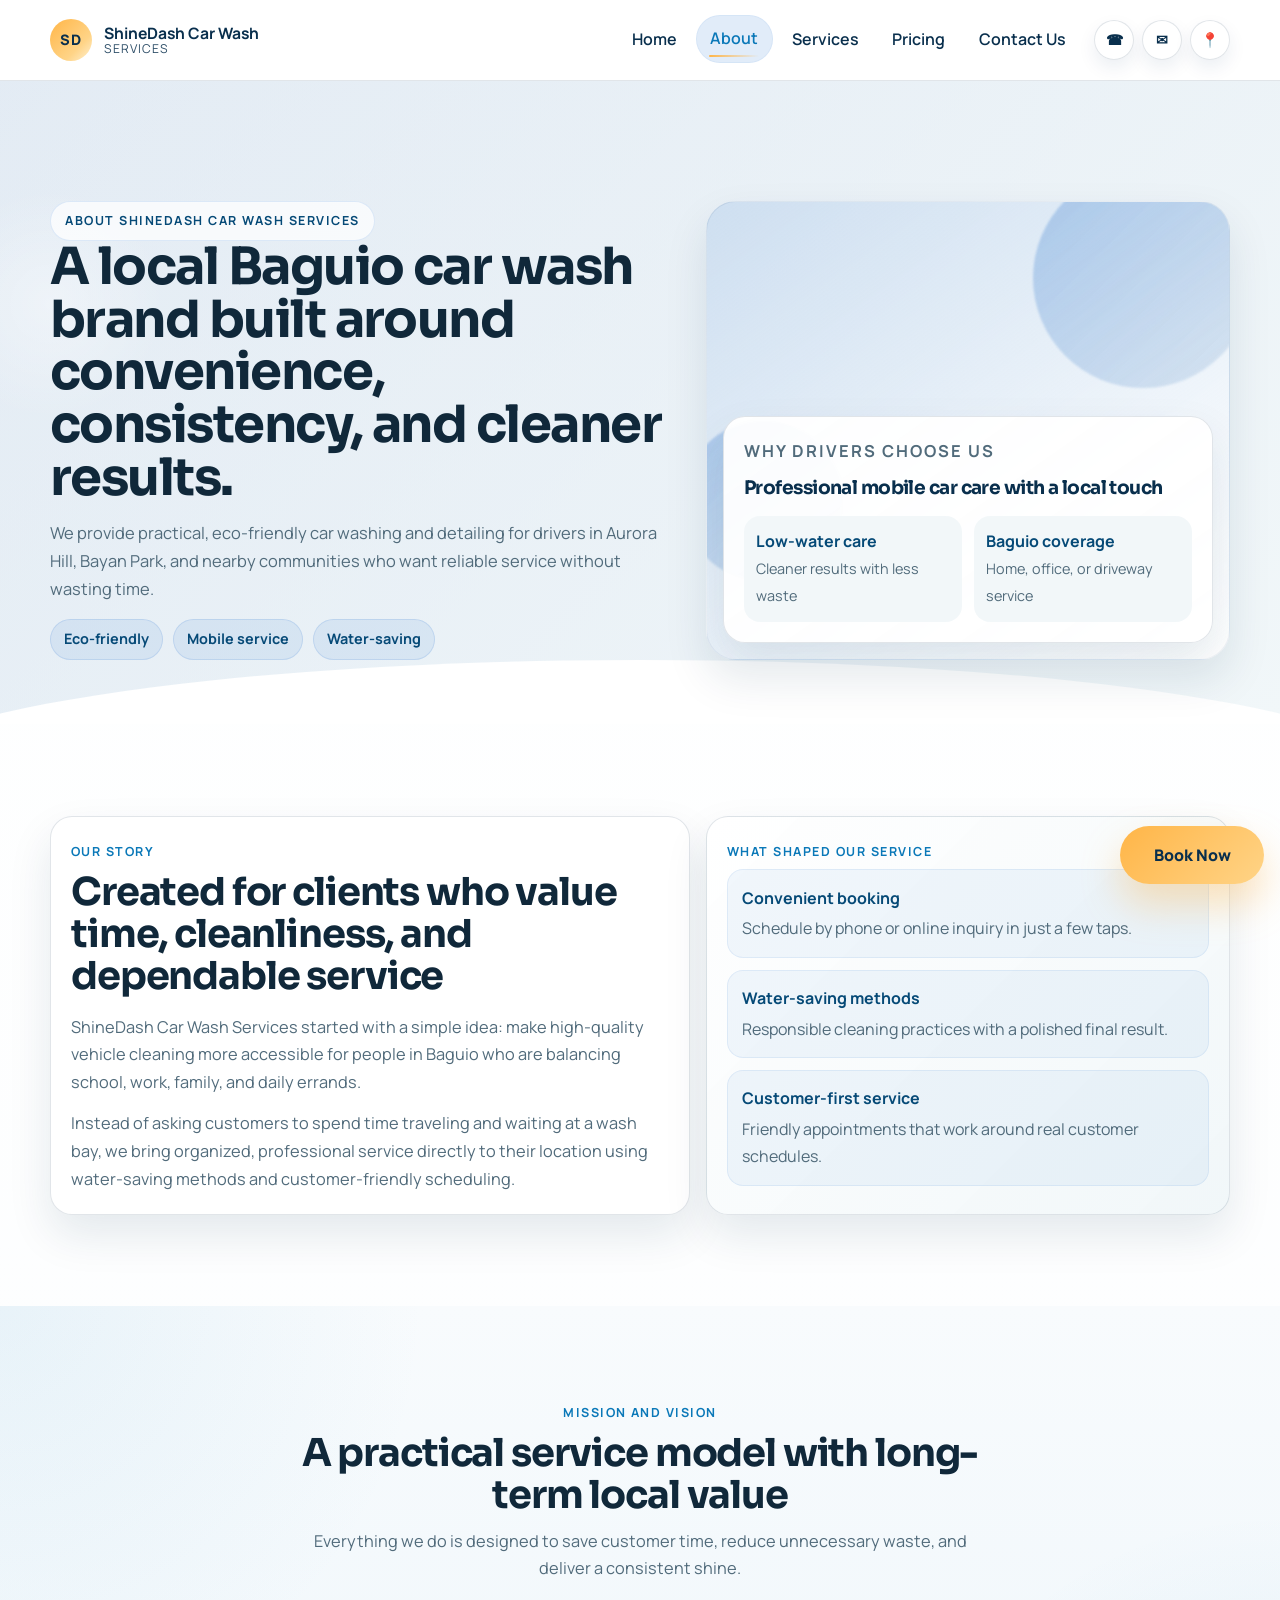
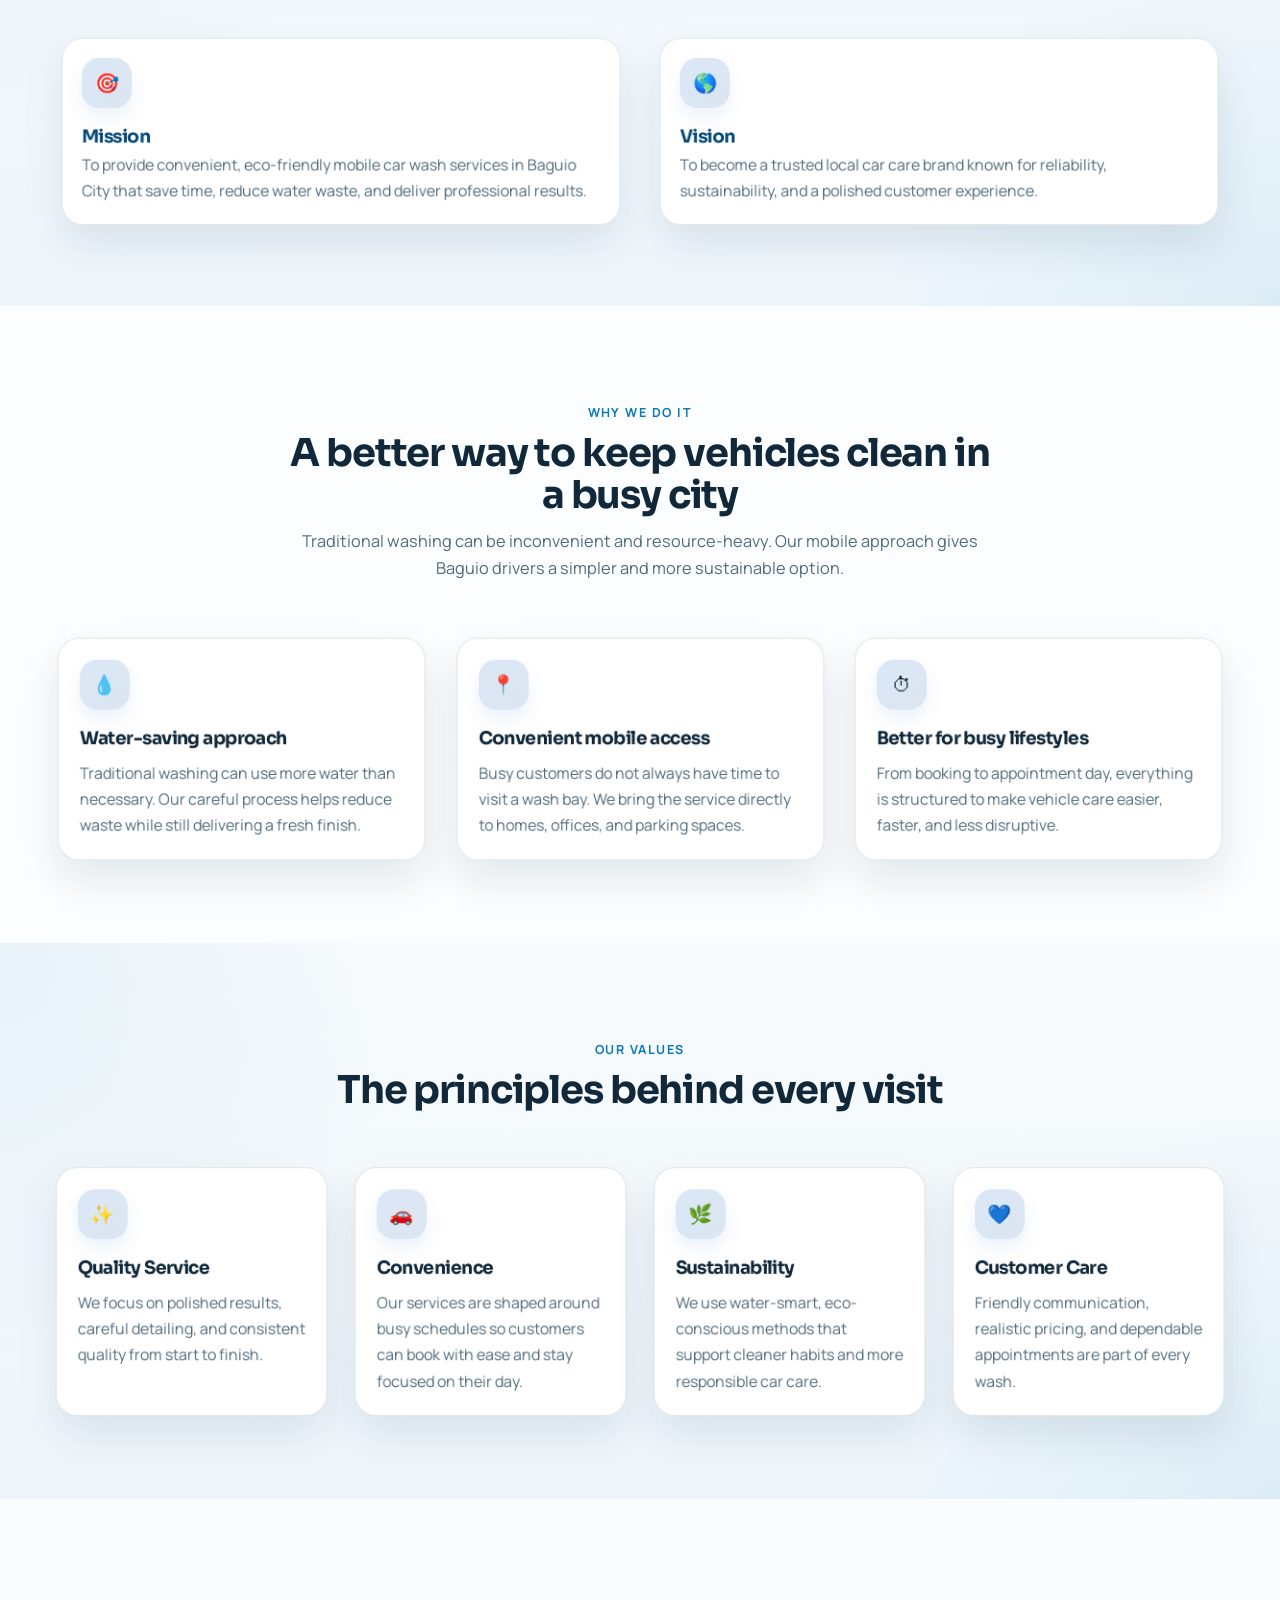
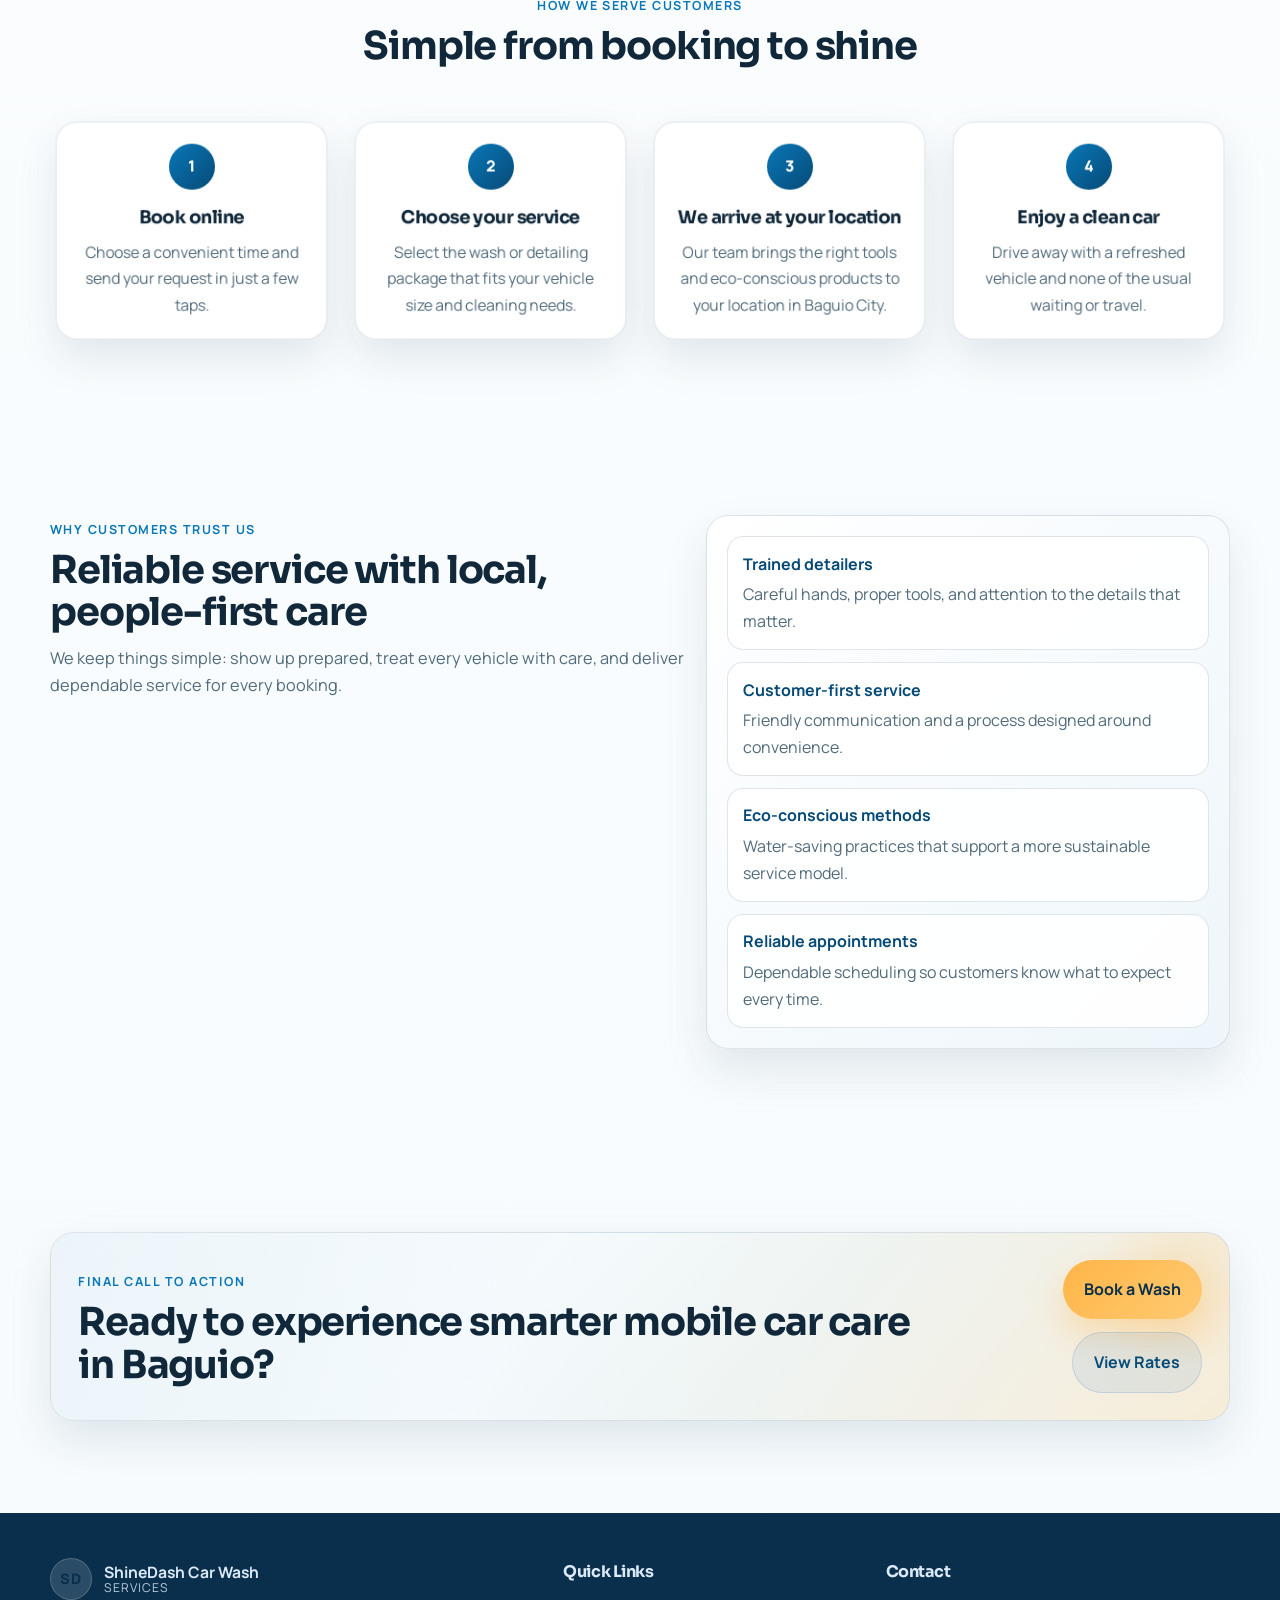
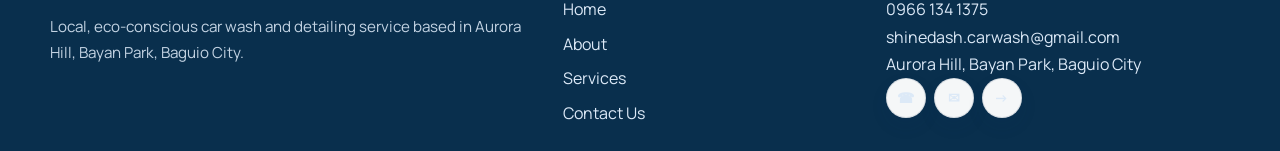
==== commit c4987d9d: "Refresh ShineDash site content and interactions" ====
--- a/about.html
+++ b/about.html
@@ -3,18 +3,26 @@
 <head>
   <meta charset="UTF-8">
   <meta name="viewport" content="width=device-width, initial-scale=1.0">
-  <meta name="description" content="Learn about the story, mission, and eco-friendly process behind Mobile Friendly Car Washes.">
-  <title>About Us | Mobile Friendly Car Washes</title>
+  <meta name="description" content="Learn how ShineDash Car Wash Services brings eco-friendly, mobile car care to Aurora Hill, Bayan Park, Baguio City.">
+  <title>About Us | ShineDash Car Wash Services</title>
+  <link rel="preconnect" href="https://fonts.googleapis.com">
+  <link rel="preconnect" href="https://fonts.gstatic.com" crossorigin>
+  <link href="https://fonts.googleapis.com/css2?family=Manrope:wght@400;500;600;700;800&family=Sora:wght@600;700;800&display=swap" rel="stylesheet">
   <link rel="stylesheet" href="style.css">
 </head>
 <body class="about-page">
+  <div class="page-loader" data-page-loader>
+    <div class="loader-bubble"></div>
+    <div class="loader-mark">SD</div>
+    <p>Preparing your ShineDash experience...</p>
+  </div>
   <header class="site-header" id="siteHeader">
     <div class="container nav">
-      <a class="brand" href="index.html" aria-label="Mobile Friendly Car Washes home">
-        <span class="brand-mark">MF</span>
+      <a class="brand" href="index.html" aria-label="ShineDash Car Wash Services home">
+        <span class="brand-mark">SD</span>
         <span class="brand-copy">
-          <strong>Mobile Friendly</strong>
-          <small>Car Washes</small>
+          <strong>ShineDash Car Wash</strong>
+          <small>Services</small>
         </span>
       </a>
 
@@ -32,11 +40,10 @@
           <a href="contact.html">Contact</a>
         </nav>
 
-        <div class="top-icons" aria-label="Contact and social links">
-          <a class="icon-link" href="tel:5551234567" aria-label="Call us">☎</a>
-          <a class="icon-link" href="#" aria-label="Facebook">f</a>
-          <a class="icon-link" href="#" aria-label="Instagram">◎</a>
-          <a class="icon-link" href="#" aria-label="Search">⌕</a>
+        <div class="top-icons" aria-label="Quick contact links">
+          <a class="icon-link" href="tel:09661341375" aria-label="Call us">☎</a>
+          <a class="icon-link" href="mailto:shinedash.carwash@gmail.com" aria-label="Email us">✉</a>
+          <a class="icon-link" href="contact.html" aria-label="View location">📍</a>
         </div>
       </div>
     </div>
@@ -46,9 +53,9 @@
     <section class="hero about-hero">
       <div class="container about-hero-layout">
         <div class="hero-content">
-          <span class="eyebrow">About Mobile Friendly Car Washes</span>
-          <h1>Cleaner cars, less hassle, and a smarter way to care for your ride.</h1>
-          <p>We bring eco-friendly, water-saving car detailing directly to homes, offices, and busy drivers who want convenience without compromise.</p>
+          <span class="eyebrow">About ShineDash Car Wash Services</span>
+          <h1>A local Baguio car wash brand built around convenience, consistency, and cleaner results.</h1>
+          <p>We provide practical, eco-friendly car washing and detailing for drivers in Aurora Hill, Bayan Park, and nearby communities who want reliable service without wasting time.</p>
 
           <div class="about-chip-row" aria-label="About page highlights">
             <span class="chip">Eco-friendly</span>
@@ -63,16 +70,16 @@
 
           <div class="hero-note-card">
             <p class="service-label">Why drivers choose us</p>
-            <h3>Professional detailing with a lighter footprint</h3>
+            <h3>Professional mobile car care with a local touch</h3>
 
             <div class="mini-stat-grid">
               <div>
                 <strong>Low-water care</strong>
-                <span>Gentle, efficient methods</span>
+                <span>Cleaner results with less waste</span>
               </div>
               <div>
-                <strong>On-demand visits</strong>
-                <span>Home, office, or driveway</span>
+                <strong>Baguio coverage</strong>
+                <span>Home, office, or driveway service</span>
               </div>
             </div>
           </div>
@@ -85,11 +92,11 @@
         <div class="story-panel">
           <div class="section-heading">
             <span class="section-kicker">Our Story</span>
-            <h2 class="section-title">Built for busy schedules and modern car care</h2>
-          </div>
-
-          <p class="section-text">Mobile Friendly Car Washes started with a simple goal: make high-quality detailing easier for everyday drivers. Instead of asking customers to spend time driving to a wash and waiting in line, we created a service that comes directly to them.</p>
-          <p class="section-text">By combining mobile booking, dependable appointments, and water-saving methods, we made car care more convenient, more flexible, and better suited for busy homes and working professionals.</p>
+            <h2 class="section-title">Created for clients who value time, cleanliness, and dependable service</h2>
+          </div>
+
+          <p class="section-text">ShineDash Car Wash Services started with a simple idea: make high-quality vehicle cleaning more accessible for people in Baguio who are balancing school, work, family, and daily errands.</p>
+          <p class="section-text">Instead of asking customers to spend time traveling and waiting at a wash bay, we bring organized, professional service directly to their location using water-saving methods and customer-friendly scheduling.</p>
         </div>
 
         <aside class="story-side-card">
@@ -98,15 +105,15 @@
           <div class="story-highlights">
             <div class="story-highlight">
               <strong>Convenient booking</strong>
-              <span>Schedule in just a few taps from your phone.</span>
+              <span>Schedule by phone or online inquiry in just a few taps.</span>
             </div>
             <div class="story-highlight">
               <strong>Water-saving methods</strong>
-              <span>Less waste with the same polished, premium finish.</span>
+              <span>Responsible cleaning practices with a polished final result.</span>
             </div>
             <div class="story-highlight">
               <strong>Customer-first service</strong>
-              <span>Friendly appointments that fit your day, not disrupt it.</span>
+              <span>Friendly appointments that work around real customer schedules.</span>
             </div>
           </div>
         </aside>
@@ -117,21 +124,21 @@
       <div class="container">
         <div class="section-heading center">
           <span class="section-kicker">Mission and Vision</span>
-          <h2 class="section-title">Purpose-led service with a practical approach</h2>
-          <p class="section-text">Everything we do is designed to save time, reduce waste, and deliver consistent professional results.</p>
+          <h2 class="section-title">A practical service model with long-term local value</h2>
+          <p class="section-text">Everything we do is designed to save customer time, reduce unnecessary waste, and deliver a consistent shine.</p>
         </div>
 
         <div class="mission-grid">
           <article class="mission-card">
             <div class="feature-icon">🎯</div>
             <h3>Mission</h3>
-            <p>To provide convenient, eco-friendly, mobile car wash services that save time, reduce water waste, and deliver quality results.</p>
+            <p>To provide convenient, eco-friendly mobile car wash services in Baguio City that save time, reduce water waste, and deliver professional results.</p>
           </article>
 
           <article class="mission-card">
             <div class="feature-icon">🌎</div>
             <h3>Vision</h3>
-            <p>To become a trusted modern car care service that combines sustainability, convenience, and professional detailing.</p>
+            <p>To become a trusted local car care brand known for reliability, sustainability, and a polished customer experience.</p>
           </article>
         </div>
       </div>
@@ -141,21 +148,21 @@
       <div class="container">
         <div class="section-heading center">
           <span class="section-kicker">Why We Do It</span>
-          <h2 class="section-title">A better way to keep vehicles clean</h2>
-          <p class="section-text">Traditional washing can be time-consuming and wasteful. Our mobile model gives customers a simpler, more sustainable option.</p>
+          <h2 class="section-title">A better way to keep vehicles clean in a busy city</h2>
+          <p class="section-text">Traditional washing can be inconvenient and resource-heavy. Our mobile approach gives Baguio drivers a simpler and more sustainable option.</p>
         </div>
 
         <div class="feature-grid">
           <article class="feature-card">
             <div class="feature-icon">💧</div>
             <h3>Water-saving approach</h3>
-            <p>Traditional car washing can use more water than necessary. Our careful methods help reduce waste while still delivering a fresh, clean finish.</p>
+            <p>Traditional washing can use more water than necessary. Our careful process helps reduce waste while still delivering a fresh finish.</p>
           </article>
 
           <article class="feature-card">
             <div class="feature-icon">📍</div>
             <h3>Convenient mobile access</h3>
-            <p>Busy customers do not always have time to visit a wash. We bring the service directly to the places they already are.</p>
+            <p>Busy customers do not always have time to visit a wash bay. We bring the service directly to homes, offices, and parking spaces.</p>
           </article>
 
           <article class="feature-card">
@@ -184,7 +191,7 @@
           <article class="feature-card">
             <div class="feature-icon">🚗</div>
             <h3>Convenience</h3>
-            <p>Our services are shaped around busy schedules so customers can book with ease and stay on the move.</p>
+            <p>Our services are shaped around busy schedules so customers can book with ease and stay focused on their day.</p>
           </article>
 
           <article class="feature-card">
@@ -196,7 +203,7 @@
           <article class="feature-card">
             <div class="feature-icon">💙</div>
             <h3>Customer Care</h3>
-            <p>Friendly communication, reliable appointments, and a customer-first experience are part of every wash.</p>
+            <p>Friendly communication, realistic pricing, and dependable appointments are part of every wash.</p>
           </article>
         </div>
       </div>
@@ -213,25 +220,25 @@
           <article class="step-card">
             <div class="step-number">1</div>
             <h3>Book online</h3>
-            <p>Choose a convenient time and submit your request in just a few taps.</p>
+            <p>Choose a convenient time and send your request in just a few taps.</p>
           </article>
 
           <article class="step-card">
             <div class="step-number">2</div>
             <h3>Choose your service</h3>
-            <p>Select the level of care that fits your vehicle and your schedule.</p>
+            <p>Select the wash or detailing package that fits your vehicle size and cleaning needs.</p>
           </article>
 
           <article class="step-card">
             <div class="step-number">3</div>
             <h3>We arrive at your location</h3>
-            <p>Our team brings the right tools and eco-conscious products to you.</p>
+            <p>Our team brings the right tools and eco-conscious products to your location in Baguio City.</p>
           </article>
 
           <article class="step-card">
             <div class="step-number">4</div>
             <h3>Enjoy a clean car</h3>
-            <p>Drive away with a refreshed vehicle and none of the usual hassle.</p>
+            <p>Drive away with a refreshed vehicle and none of the usual waiting or travel.</p>
           </article>
         </div>
       </div>
@@ -241,19 +248,19 @@
       <div class="container trust-grid">
         <div class="section-heading">
           <span class="section-kicker">Why customers trust us</span>
-          <h2 class="section-title">Reliable service with people-first care</h2>
-          <p class="section-text">We keep things simple: show up prepared, treat every vehicle with care, and deliver a dependable experience from arrival to finish.</p>
+          <h2 class="section-title">Reliable service with local, people-first care</h2>
+          <p class="section-text">We keep things simple: show up prepared, treat every vehicle with care, and deliver dependable service for every booking.</p>
         </div>
 
         <div class="trust-panel">
           <ul class="trust-list">
             <li>
               <strong>Trained detailers</strong>
-              <span>Careful hands, premium products, and attention to the details that matter.</span>
+              <span>Careful hands, proper tools, and attention to the details that matter.</span>
             </li>
             <li>
               <strong>Customer-first service</strong>
-              <span>Friendly communication and a process built around convenience.</span>
+              <span>Friendly communication and a process designed around convenience.</span>
             </li>
             <li>
               <strong>Eco-conscious methods</strong>
@@ -273,12 +280,12 @@
         <div class="cta-panel about-cta">
           <div>
             <span class="section-kicker">Final call to action</span>
-            <h2>Ready to experience cleaner, smarter car care?</h2>
+            <h2>Ready to experience smarter mobile car care in Baguio?</h2>
           </div>
 
           <div class="button-group">
             <a class="btn btn-primary" href="contact.html">Book a Wash</a>
-            <a class="btn btn-secondary btn-secondary-light" href="services.html">View Services</a>
+            <a class="btn btn-secondary btn-secondary-light" href="services.html">View Rates</a>
           </div>
         </div>
       </div>
@@ -288,14 +295,14 @@
   <footer class="site-footer">
     <div class="container footer-grid footer-home-grid">
       <div class="footer-brand">
-        <a class="brand brand-footer" href="index.html" aria-label="Mobile Friendly Car Washes home">
-          <span class="brand-mark">MF</span>
+        <a class="brand brand-footer" href="index.html" aria-label="ShineDash Car Wash Services home">
+          <span class="brand-mark">SD</span>
           <span class="brand-copy">
-            <strong>Mobile Friendly</strong>
-            <small>Car Washes</small>
+            <strong>ShineDash Car Wash</strong>
+            <small>Services</small>
           </span>
         </a>
-        <p class="small-note">Water-saving, on-demand detailing for modern drivers who want convenience without compromise.</p>
+        <p class="small-note">Eco-friendly mobile washing and detailing for Aurora Hill, Bayan Park, Baguio City.</p>
       </div>
 
       <div>
@@ -310,12 +317,13 @@
 
       <div>
         <h3>Contact</h3>
-        <p><a href="tel:5551234567">(555) 123-4567</a></p>
-        <p><a href="mailto:jasdg@mobilecarwashdemo.com">jasdg@mobilecarwashdemo.com</a></p>
-        <div class="footer-socials" aria-label="Social links">
-          <a class="icon-link" href="#" aria-label="Facebook">f</a>
-          <a class="icon-link" href="#" aria-label="Instagram">◎</a>
-          <a class="icon-link" href="#" aria-label="LinkedIn">in</a>
+        <p><a href="tel:09661341375">0966 134 1375</a></p>
+        <p><a href="mailto:shinedash.carwash@gmail.com">shinedash.carwash@gmail.com</a></p>
+        <p>Aurora Hill, Bayan Park, Baguio City</p>
+        <div class="footer-socials" aria-label="Quick actions">
+          <a class="icon-link" href="tel:09661341375" aria-label="Call us">☎</a>
+          <a class="icon-link" href="mailto:shinedash.carwash@gmail.com" aria-label="Send email">✉</a>
+          <a class="icon-link" href="contact.html" aria-label="Open contact page">→</a>
         </div>
       </div>
     </div>
--- a/style.css
+++ b/style.css
@@ -1,22 +1,26 @@
 :root {
-  --bg: #F1F7F9;
-  --soft-blue: #749DC8;
-  --primary: #0A61C9;
-  --primary-dark: #064089;
-  --navy: #07326A;
-  --text: #0e2342;
-  --muted: #557092;
+  --bg: #eef6fb;
+  --soft-blue: #74b7db;
+  --primary: #0a78b8;
+  --primary-dark: #064a77;
+  --navy: #092f4d;
+  --text: #10283a;
+  --muted: #516b7b;
   --card: #ffffff;
-  --border: rgba(7, 50, 106, 0.12);
-  --shadow: 0 18px 40px rgba(7, 50, 106, 0.12);
-  --radius: 20px;
-  --shadow-strong: 0 22px 50px rgba(7, 50, 106, 0.18);
-  --glow: rgba(10, 97, 201, 0.18);
+  --accent: #ffb547;
+  --accent-soft: #fff2d8;
+  --border: rgba(9, 47, 77, 0.12);
+  --shadow: 0 20px 44px rgba(9, 47, 77, 0.1);
+  --radius: 22px;
+  --shadow-strong: 0 28px 60px rgba(9, 47, 77, 0.16);
+  --glow: rgba(10, 120, 184, 0.18);
   --ease-premium: cubic-bezier(0.22, 1, 0.36, 1);
   --duration-fast: 180ms;
   --duration-base: 360ms;
   --duration-slow: 720ms;
   --reveal-distance: 22px;
+  --font-body: "Manrope", "Segoe UI", sans-serif;
+  --font-heading: "Sora", "Segoe UI", sans-serif;
 }
 
 * {
@@ -30,11 +34,19 @@
 }
 
 body {
-  font-family: "Segoe UI", Arial, Helvetica, sans-serif;
-  line-height: 1.6;
+  font-family: var(--font-body);
+  line-height: 1.7;
   color: var(--text);
-  background: #ffffff;
+  background: linear-gradient(180deg, #ffffff 0%, #f9fcfe 100%);
   overflow-x: hidden;
+}
+
+h1,
+h2,
+h3,
+h4 {
+  font-family: var(--font-heading);
+  letter-spacing: -0.03em;
 }
 
 a {
@@ -69,6 +81,54 @@
   margin: 0 auto;
 }
 
+.page-loader {
+  position: fixed;
+  inset: 0;
+  z-index: 2000;
+  display: grid;
+  place-items: center;
+  gap: 0.85rem;
+  background: radial-gradient(circle at top, rgba(116, 183, 219, 0.22), transparent 32%), linear-gradient(135deg, rgba(9, 47, 77, 0.96), rgba(6, 74, 119, 0.95));
+  color: #ffffff;
+  text-align: center;
+  transition: opacity 420ms var(--ease-premium), visibility 420ms var(--ease-premium);
+}
+
+.page-loader.is-hidden {
+  opacity: 0;
+  visibility: hidden;
+}
+
+.loader-bubble {
+  width: 96px;
+  height: 96px;
+  border-radius: 50%;
+  border: 1px solid rgba(255, 255, 255, 0.16);
+  background: radial-gradient(circle, rgba(255, 255, 255, 0.2) 0%, rgba(255, 255, 255, 0.03) 64%, transparent 70%);
+  animation: floatOrb 2.8s ease-in-out infinite;
+}
+
+.loader-mark {
+  position: absolute;
+  width: 60px;
+  height: 60px;
+  border-radius: 50%;
+  display: grid;
+  place-items: center;
+  background: linear-gradient(135deg, var(--accent), #ffd487);
+  color: var(--navy);
+  font-family: var(--font-heading);
+  font-weight: 800;
+  letter-spacing: 0.08em;
+  box-shadow: 0 18px 38px rgba(0, 0, 0, 0.18);
+}
+
+.page-loader p {
+  margin-top: 5.75rem;
+  font-size: 0.98rem;
+  color: rgba(255, 255, 255, 0.86);
+}
+
 main {
   overflow: hidden;
 }
@@ -133,6 +193,21 @@
   }
 }
 
+@keyframes bubbleDrift {
+  0% {
+    transform: translate3d(0, 0, 0) scale(1);
+    opacity: 0.2;
+  }
+  50% {
+    transform: translate3d(16px, -22px, 0) scale(1.08);
+    opacity: 0.34;
+  }
+  100% {
+    transform: translate3d(0, 0, 0) scale(1);
+    opacity: 0.2;
+  }
+}
+
 @keyframes heroWipeOut {
   from {
     opacity: 1;
@@ -163,7 +238,7 @@
   position: sticky;
   top: 0;
   z-index: 1000;
-  background: rgba(255, 255, 255, 0.96);
+  background: rgba(255, 255, 255, 0.92);
   border-bottom: 1px solid var(--border);
   backdrop-filter: blur(12px);
   box-shadow: 0 0 0 rgba(0, 0, 0, 0);
@@ -185,7 +260,7 @@
 
 .home-page .site-header.is-scrolled,
 .home-page .site-header.menu-open {
-  background: rgba(7, 50, 106, 0.95);
+  background: rgba(9, 47, 77, 0.95);
   border-bottom-color: rgba(255, 255, 255, 0.08);
   box-shadow: 0 12px 30px rgba(4, 20, 46, 0.28);
 }
@@ -215,8 +290,8 @@
   border-radius: 50%;
   display: grid;
   place-items: center;
-  background: linear-gradient(135deg, var(--primary), var(--primary-dark));
-  color: #ffffff;
+  background: linear-gradient(135deg, var(--accent), #ffd487 68%, #fff1d1);
+  color: var(--navy);
   font-size: 0.9rem;
   font-weight: 800;
   letter-spacing: 0.08em;
@@ -264,6 +339,20 @@
   color: var(--navy);
 }
 
+.nav-links a::after {
+  content: "";
+  position: absolute;
+  left: 0.85rem;
+  right: 0.85rem;
+  bottom: 0.35rem;
+  height: 2px;
+  border-radius: 999px;
+  background: linear-gradient(90deg, var(--accent), rgba(255, 181, 71, 0));
+  transform: scaleX(0);
+  transform-origin: left center;
+  transition: transform var(--duration-base) var(--ease-premium);
+}
+
 .home-page .site-header:not(.is-scrolled):not(.menu-open) .nav-links a {
   color: rgba(255, 255, 255, 0.94);
 }
@@ -273,6 +362,12 @@
 .nav-links a.active {
   background: rgba(10, 97, 201, 0.12);
   color: var(--primary);
+}
+
+.nav-links a:hover::after,
+.nav-links a:focus::after,
+.nav-links a.active::after {
+  transform: scaleX(1);
 }
 
 .home-page .site-header:not(.is-scrolled):not(.menu-open) .nav-links a:hover,
@@ -320,7 +415,7 @@
   display: inline-grid;
   place-items: center;
   border: 1px solid var(--border);
-  background: #ffffff;
+  background: rgba(255, 255, 255, 0.96);
   color: var(--navy);
   font-size: 0.9rem;
   font-weight: 700;
@@ -341,9 +436,9 @@
 .icon-link:hover,
 .icon-link:focus {
   transform: translateY(-2px) scale(1.04) rotate(-3deg);
-  background: var(--primary);
+  background: linear-gradient(135deg, var(--primary), var(--primary-dark));
   color: #ffffff;
-  border-color: var(--primary);
+  border-color: transparent;
 }
 
 .icon-link:hover::after,
@@ -402,7 +497,7 @@
 }
 
 .hero {
-  padding: 7rem 0 3.5rem;
+  padding: 7.5rem 0 4rem;
 }
 
 .hero:not(.home-hero) {
@@ -410,14 +505,15 @@
 }
 
 .hero h1 {
-  font-size: clamp(2rem, 4vw, 3rem);
-  line-height: 1.1;
-  margin-bottom: 0.75rem;
+  font-size: clamp(2.1rem, 4vw, 3.2rem);
+  line-height: 1.03;
+  margin-bottom: 0.9rem;
 }
 
 .hero p {
   color: var(--muted);
   max-width: 620px;
+  font-size: 1.03rem;
 }
 
 .home-hero {
@@ -428,7 +524,7 @@
   overflow: hidden;
   isolation: isolate;
   background:
-    linear-gradient(110deg, rgba(7, 50, 106, 0.9) 0%, rgba(6, 64, 137, 0.78) 48%, rgba(10, 97, 201, 0.42) 100%),
+    linear-gradient(115deg, rgba(9, 47, 77, 0.92) 0%, rgba(6, 74, 119, 0.84) 48%, rgba(10, 120, 184, 0.46) 100%),
     url("Images/Hero.png") center/cover no-repeat;
   color: #ffffff;
   padding: 8.5rem 0 4rem;
@@ -441,8 +537,8 @@
   border-radius: 50%;
   pointer-events: none;
   z-index: 0;
-  filter: blur(2px);
-  opacity: 0.45;
+  filter: blur(1px);
+  opacity: 0.5;
   animation: floatOrb 16s ease-in-out infinite;
 }
 
@@ -463,6 +559,31 @@
   animation-delay: 1.2s;
 }
 
+.home-hero .hero-layout::before,
+.home-hero .hero-layout::after {
+  content: "";
+  position: absolute;
+  border-radius: 50%;
+  background: radial-gradient(circle, rgba(255, 255, 255, 0.18) 0%, rgba(255, 255, 255, 0) 66%);
+  pointer-events: none;
+  animation: bubbleDrift 12s ease-in-out infinite;
+}
+
+.home-hero .hero-layout::before {
+  width: 160px;
+  height: 160px;
+  top: 8%;
+  left: 56%;
+}
+
+.home-hero .hero-layout::after {
+  width: 110px;
+  height: 110px;
+  right: 6%;
+  bottom: 12%;
+  animation-delay: 1.8s;
+}
+
 .hero-layout {
   position: relative;
   z-index: 1;
@@ -474,7 +595,7 @@
 .hero-content {
   position: relative;
   z-index: 1;
-  max-width: 640px;
+  max-width: 700px;
 }
 
 .eyebrow,
@@ -490,16 +611,17 @@
 }
 
 .eyebrow {
-  padding: 0.45rem 0.75rem;
+  padding: 0.52rem 0.9rem;
   border-radius: 999px;
   border: 1px solid rgba(255, 255, 255, 0.2);
-  background: rgba(255, 255, 255, 0.12);
+  background: rgba(255, 255, 255, 0.14);
+  box-shadow: inset 0 0 0 1px rgba(255, 255, 255, 0.04);
 }
 
 .home-hero h1 {
-  font-size: clamp(2.55rem, 5vw, 4.5rem);
+  font-size: clamp(2.8rem, 5.5vw, 5rem);
   line-height: 1.02;
-  margin: 0.85rem 0 1rem;
+  margin: 1rem 0 1.1rem;
   letter-spacing: -0.03em;
 }
 
@@ -511,6 +633,8 @@
 .hero-wipe {
   min-height: 1.08em;
   will-change: transform, opacity, clip-path;
+  color: #ffffff;
+  text-shadow: 0 10px 28px rgba(0, 0, 0, 0.2);
 }
 
 .hero-wipe.is-wiping-out {
@@ -522,9 +646,9 @@
 }
 
 .home-hero p {
-  font-size: 1.06rem;
+  font-size: 1.08rem;
   color: rgba(241, 247, 249, 0.92);
-  margin-bottom: 1.4rem;
+  margin-bottom: 1.55rem;
 }
 
 .button-group {
@@ -540,7 +664,7 @@
   display: inline-flex;
   align-items: center;
   justify-content: center;
-  padding: 0.95rem 1.25rem;
+  padding: 0.98rem 1.32rem;
   border-radius: 999px;
   font-weight: 700;
   min-height: 48px;
@@ -579,20 +703,20 @@
 }
 
 .btn-primary {
-  background: var(--primary);
-  color: #ffffff;
-  box-shadow: 0 14px 28px rgba(10, 97, 201, 0.3);
+  background: linear-gradient(135deg, var(--accent), #ffca72);
+  color: var(--navy);
+  box-shadow: 0 16px 32px rgba(255, 181, 71, 0.32);
 }
 
 .btn-primary:hover,
 .btn-primary:focus-visible {
-  background: var(--primary-dark);
-  box-shadow: 0 18px 34px rgba(10, 97, 201, 0.34);
+  background: linear-gradient(135deg, #ffca72, #ffdca2);
+  box-shadow: 0 20px 36px rgba(255, 181, 71, 0.4);
 }
 
 .btn-secondary {
   background: rgba(255, 255, 255, 0.12);
-  border: 1px solid rgba(255, 255, 255, 0.3);
+  border: 1px solid rgba(255, 255, 255, 0.28);
   color: #ffffff;
   box-shadow: inset 0 0 0 1px rgba(255, 255, 255, 0.06);
 }
@@ -613,9 +737,9 @@
 .hero-stats div {
   position: relative;
   overflow: hidden;
-  padding: 0.95rem 1rem;
-  border-radius: 16px;
-  background: rgba(255, 255, 255, 0.1);
+  padding: 1rem 1.05rem;
+  border-radius: 18px;
+  background: rgba(255, 255, 255, 0.12);
   border: 1px solid rgba(255, 255, 255, 0.12);
   backdrop-filter: blur(8px);
   transition:
@@ -662,11 +786,20 @@
 }
 
 .section-block {
-  padding: 4.5rem 0;
+  padding: clamp(4.25rem, 8vw, 5.75rem) 0;
 }
 
 .surface-muted {
+  position: relative;
   background: linear-gradient(180deg, #f8fbfd 0%, var(--bg) 100%);
+}
+
+.surface-muted::before {
+  content: "";
+  position: absolute;
+  inset: 0;
+  background: radial-gradient(circle at top left, rgba(116, 183, 219, 0.12), transparent 30%), radial-gradient(circle at bottom right, rgba(10, 120, 184, 0.08), transparent 28%);
+  pointer-events: none;
 }
 
 .surface-dark {
@@ -675,7 +808,7 @@
 
 .section-heading {
   max-width: 700px;
-  margin-bottom: 2rem;
+  margin-bottom: 2.25rem;
 }
 
 .section-heading.center {
@@ -691,13 +824,14 @@
 }
 
 .section-title {
-  font-size: clamp(1.75rem, 3vw, 2.5rem);
-  line-height: 1.15;
-  margin-bottom: 0.6rem;
+  font-size: clamp(1.9rem, 3vw, 2.8rem);
+  line-height: 1.1;
+  margin-bottom: 0.7rem;
 }
 
 .section-text {
   color: var(--muted);
+  font-size: 1.02rem;
 }
 
 .feature-grid,
@@ -725,7 +859,7 @@
   background: var(--card);
   border: 1px solid var(--border);
   border-radius: var(--radius);
-  padding: 1.2rem;
+  padding: 1.35rem;
   box-shadow: var(--shadow);
 }
 
@@ -800,10 +934,14 @@
   grid-template-columns: repeat(auto-fit, minmax(220px, 1fr));
 }
 
+.service-preview-grid {
+  align-items: stretch;
+}
+
 .feature-icon {
   width: 52px;
   height: 52px;
-  border-radius: 16px;
+  border-radius: 18px;
   display: grid;
   place-items: center;
   margin-bottom: 0.9rem;
@@ -816,6 +954,29 @@
     filter var(--duration-base) var(--ease-premium);
 }
 
+.service-preview-icon {
+  margin-bottom: 1rem;
+}
+
+.eco-highlight {
+  background: linear-gradient(135deg, rgba(255, 242, 216, 0.9), rgba(255, 255, 255, 1));
+}
+
+.eco-highlight::after {
+  content: "Eco-friendly";
+  position: absolute;
+  top: 1rem;
+  right: 1rem;
+  padding: 0.32rem 0.62rem;
+  border-radius: 999px;
+  background: rgba(10, 120, 184, 0.08);
+  color: var(--primary-dark);
+  font-size: 0.74rem;
+  font-weight: 800;
+  letter-spacing: 0.08em;
+  text-transform: uppercase;
+}
+
 .feature-card:hover .feature-icon,
 .mission-card:hover .feature-icon {
   transform: translateY(-2px) scale(1.06);
@@ -856,7 +1017,7 @@
 }
 
 .service-preview-card.featured {
-  background: linear-gradient(135deg, var(--navy), var(--primary-dark));
+  background: linear-gradient(145deg, var(--navy), var(--primary-dark));
   color: #ffffff;
 }
 
@@ -900,7 +1061,7 @@
   padding: 1.8rem;
   border-radius: 24px;
   color: #ffffff;
-  background: rgba(255, 255, 255, 0.08);
+  background: linear-gradient(135deg, rgba(255, 255, 255, 0.1), rgba(255, 255, 255, 0.04));
   border: 1px solid rgba(255, 255, 255, 0.12);
   box-shadow: 0 20px 44px rgba(2, 15, 36, 0.18);
   transition:
@@ -931,6 +1092,74 @@
   margin-bottom: 0.75rem;
 }
 
+.testimonial-carousel {
+  min-height: 250px;
+  cursor: pointer;
+}
+
+.testimonial-track {
+  position: relative;
+  min-height: 150px;
+}
+
+.testimonial-slide {
+  position: absolute;
+  inset: 0;
+  opacity: 0;
+  transform: translateY(14px);
+  pointer-events: none;
+  transition:
+    opacity 420ms var(--ease-premium),
+    transform 420ms var(--ease-premium);
+}
+
+.testimonial-slide.is-active {
+  opacity: 1;
+  transform: translateY(0);
+  pointer-events: auto;
+}
+
+.testimonial-slide strong {
+  display: inline-block;
+  font-size: 1rem;
+  letter-spacing: -0.01em;
+}
+
+.testimonial-dots {
+  position: relative;
+  z-index: 1;
+  display: flex;
+  align-items: center;
+  gap: 0.55rem;
+  margin-top: 1.15rem;
+}
+
+.testimonial-dot {
+  width: 11px;
+  height: 11px;
+  padding: 0;
+  border-radius: 50%;
+  border: 0;
+  cursor: pointer;
+  background: rgba(255, 255, 255, 0.28);
+  box-shadow: inset 0 0 0 1px rgba(255, 255, 255, 0.08);
+  transition:
+    transform var(--duration-fast) ease,
+    background-color var(--duration-base) var(--ease-premium),
+    box-shadow var(--duration-base) var(--ease-premium);
+}
+
+.testimonial-dot:hover,
+.testimonial-dot:focus-visible {
+  transform: scale(1.08);
+  background: rgba(255, 255, 255, 0.5);
+}
+
+.testimonial-dot.is-active {
+  background: var(--accent);
+  box-shadow: 0 0 0 5px rgba(255, 181, 71, 0.14);
+}
+
 .stars {
   color: #ffd76a;
   letter-spacing: 0.18rem;
@@ -945,9 +1174,9 @@
   align-items: center;
   justify-content: space-between;
   gap: 1rem;
-  padding: 1.5rem;
+  padding: 1.7rem;
   border-radius: 24px;
-  background: linear-gradient(135deg, #ffffff, var(--bg));
+  background: linear-gradient(135deg, #ffffff, #eef7fb 45%, #fdf4e3 100%);
   background-size: 140% 140%;
   border: 1px solid var(--border);
   box-shadow: var(--shadow);
@@ -962,9 +1191,21 @@
   content: "";
   position: absolute;
   inset: 0;
-  background: linear-gradient(120deg, rgba(10, 97, 201, 0.08), transparent 40%, rgba(116, 157, 200, 0.12));
+  background: linear-gradient(120deg, rgba(10, 120, 184, 0.08), transparent 40%, rgba(255, 181, 71, 0.14));
   pointer-events: none;
   animation: shimmerShift 8s linear infinite;
+}
+
+.cta-panel::after {
+  content: "";
+  position: absolute;
+  right: -40px;
+  top: -40px;
+  width: 180px;
+  height: 180px;
+  border-radius: 50%;
+  background: radial-gradient(circle, rgba(255, 181, 71, 0.2) 0%, rgba(255, 181, 71, 0) 68%);
+  pointer-events: none;
 }
 
 .cta-panel:hover {
@@ -1009,6 +1250,10 @@
 }
 
 .about-page {
+  background: linear-gradient(180deg, #ffffff 0%, #f7fbfd 100%);
+}
+
+.contact-page {
   background: linear-gradient(180deg, #ffffff 0%, #f7fbfd 100%);
 }
 
@@ -1313,6 +1558,35 @@
   border-radius: 24px;
   padding: 1.25rem;
   box-shadow: var(--shadow);
+}
+
+.contact-hero {
+  position: relative;
+  overflow: hidden;
+  isolation: isolate;
+  background: radial-gradient(circle at top left, rgba(116, 183, 219, 0.22), transparent 0 36%), linear-gradient(135deg, rgba(241, 247, 249, 1) 0%, rgba(116, 183, 219, 0.16) 100%);
+}
+
+.contact-hero::after {
+  content: "";
+  position: absolute;
+  left: -10%;
+  right: -10%;
+  bottom: -56px;
+  height: 120px;
+  background: #ffffff;
+  border-radius: 50% 50% 0 0 / 100% 100% 0 0;
+}
+
+.contact-hero-layout {
+  position: relative;
+  z-index: 1;
+  display: grid;
+  gap: 1rem;
+}
+
+.contact-hero-card {
+  align-self: end;
 }
 
 .services-hero-card h3 {
@@ -1376,7 +1650,7 @@
 }
 
 .service-card-highlight {
-  background: linear-gradient(135deg, rgba(10, 97, 201, 0.06), rgba(255, 255, 255, 1));
+  background: linear-gradient(135deg, rgba(10, 120, 184, 0.08), rgba(255, 244, 225, 0.88), rgba(255, 255, 255, 1));
 }
 
 .services-cta-panel {
@@ -1402,7 +1676,7 @@
 
 form {
   display: grid;
-  gap: 0.9rem;
+  gap: 1rem;
 }
 
 form > div {
@@ -1426,9 +1700,9 @@
 input,
 textarea {
   width: 100%;
-  padding: 0.85rem;
+  padding: 0.92rem 0.95rem;
   border: 1px solid rgba(116, 157, 200, 0.45);
-  border-radius: 12px;
+  border-radius: 14px;
   background: #ffffff;
   transition:
     border-color var(--duration-base) var(--ease-premium),
@@ -1461,13 +1735,12 @@
   place-items: center;
   text-align: center;
   color: var(--primary-dark);
-  background: repeating-linear-gradient(
-    45deg,
-    rgba(241, 247, 249, 0.9),
-    rgba(241, 247, 249, 0.9) 10px,
-    rgba(116, 157, 200, 0.08) 10px,
-    rgba(116, 157, 200, 0.08) 20px
-  );
+  background: linear-gradient(135deg, rgba(255, 255, 255, 0.98), rgba(238, 246, 251, 1));
+}
+
+.map-placeholder strong {
+  display: block;
+  margin-bottom: 0.4rem;
 }
 
 .social-links {
@@ -1475,7 +1748,7 @@
 }
 
 .social-links a {
-  background: var(--bg);
+  background: rgba(10, 120, 184, 0.06);
   border: 1px solid var(--border);
   padding: 0.6rem 0.8rem;
   border-radius: 10px;
@@ -1497,7 +1770,7 @@
 .site-footer {
   background: var(--navy);
   color: #dce9f7;
-  padding: 2.6rem 0 1.4rem;
+  padding: 2.8rem 0 1.5rem;
 }
 
 .site-footer h3 {
@@ -1539,6 +1812,30 @@
 .small-note {
   font-size: 0.95rem;
   opacity: 0.88;
+}
+
+.floating-book-btn {
+  position: fixed;
+  right: 1rem;
+  bottom: 1rem;
+  z-index: 1100;
+  display: inline-flex;
+  align-items: center;
+  justify-content: center;
+  min-width: 144px;
+  min-height: 54px;
+  padding: 0.95rem 1.15rem;
+  border-radius: 999px;
+  background: linear-gradient(135deg, var(--accent), #ffd487);
+  color: var(--navy);
+  font-weight: 800;
+  box-shadow: 0 20px 38px rgba(255, 181, 71, 0.36);
+}
+
+.floating-book-btn:hover,
+.floating-book-btn:focus {
+  transform: translateY(-3px);
+  box-shadow: 0 24px 42px rgba(255, 181, 71, 0.42);
 }
 
 @media (prefers-reduced-motion: reduce) {
@@ -1658,13 +1955,24 @@
 
   .hero-stats,
   .footer-home-grid,
-  .contact-grid {
+  .contact-grid,
+  .contact-hero-layout {
     grid-template-columns: 1fr;
   }
 
   .cta-panel {
     flex-direction: column;
     align-items: flex-start;
+  }
+
+  .testimonial-carousel {
+    min-height: 290px;
+  }
+
+  .floating-book-btn {
+    right: 0.85rem;
+    bottom: 0.85rem;
+    min-width: 132px;
   }
 }
 
@@ -1672,7 +1980,8 @@
   .about-hero-layout,
   .story-split,
   .trust-grid,
-  .services-hero-layout {
+  .services-hero-layout,
+  .contact-hero-layout {
     grid-template-columns: 1.1fr 0.9fr;
   }
 
